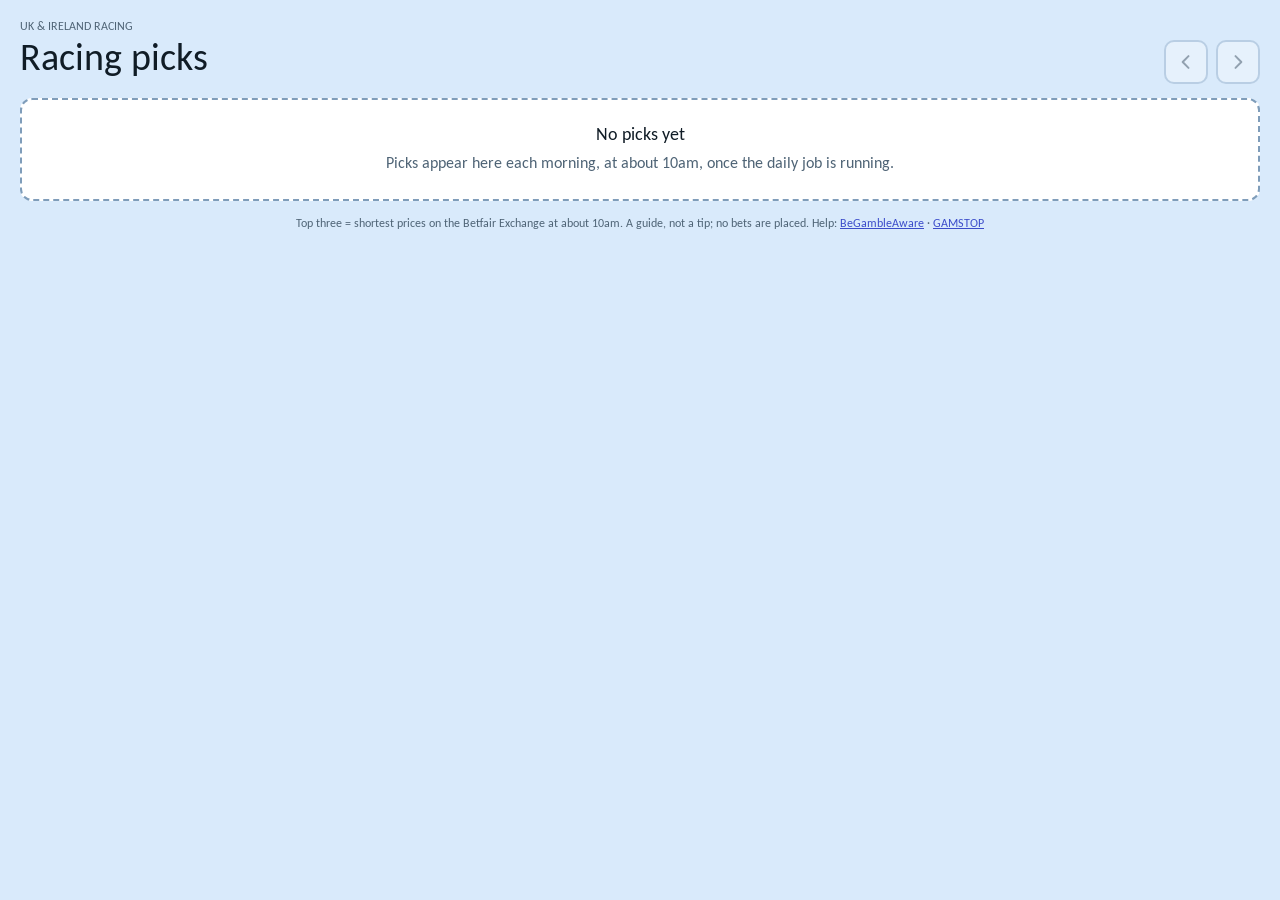
==== racing/index.html @ 49e12540 "Rebuild racing page in the planner's style with daily top-three picks The page now shows only each r" ====
<!doctype html>
<html lang="en">
<head>
<meta charset="utf-8">
<meta name="viewport" content="width=device-width,initial-scale=1,viewport-fit=cover">
<title>Racing Picks</title>
<meta name="description" content="Each day's UK and Irish races: time, course and the top three in the morning market.">
<meta name="theme-color" content="#D9EAFB">
<link rel="icon" href="../icon.svg" type="image/svg+xml">
<link rel="preconnect" href="https://fonts.googleapis.com">
<link rel="preconnect" href="https://fonts.gstatic.com" crossorigin>
<link rel="stylesheet" href="https://fonts.googleapis.com/css2?family=Carlito&display=swap">
</head>
<body>
<style>
/* Same look as the Study Week Planner: light-blue board, Calibri regular, 2px outlined boxes.
   Course chips sit in a tray on top and filter the day's races, which are cards of time, course and top three. */
:root{
  --bg:#D9EAFB; --surface:#FFFFFF; --ink:#101C26; --muted:#4F6476; --line:#BCD2E8; --edge:#7F9DBA;
  --focus:#3B4CCA;
  --c1:#3B4CCA; --c2:#B84A17; --c3:#177A4F; --c4:#8A3FA8; --c5:#0E7490; --c6:#A16207; --c7:#BE185D; --c8:#4D5B68;
  --font:'Calibri','Carlito','Segoe UI',system-ui,sans-serif;
}
@media (prefers-color-scheme: dark){
  :root:not([data-theme="light"]){
    --bg:#0F2133; --surface:#16293C; --ink:#E8EEF3; --muted:#9DB1C3; --line:#2B4258; --edge:#5C7A96;
    --focus:#9AA6FF;
    --c1:#9AA6FF; --c2:#FF9A68; --c3:#53C894; --c4:#D29BF0; --c5:#5CC8E0; --c6:#F2C04E; --c7:#F48FB8; --c8:#A4B2BE;
    color-scheme:dark;
  }
}
:root[data-theme="dark"]{
  --bg:#0F2133; --surface:#16293C; --ink:#E8EEF3; --muted:#9DB1C3; --line:#2B4258; --edge:#5C7A96;
  --focus:#9AA6FF;
  --c1:#9AA6FF; --c2:#FF9A68; --c3:#53C894; --c4:#D29BF0; --c5:#5CC8E0; --c6:#F2C04E; --c7:#F48FB8; --c8:#A4B2BE;
  color-scheme:dark;
}
*{box-sizing:border-box}
*,*::before,*::after{font-weight:400!important;letter-spacing:normal!important}
html{-webkit-text-size-adjust:100%}
body{
  margin:0;background:var(--bg);color:var(--ink);font:400 16px/1.45 var(--font);
  padding-left:max(16px,env(safe-area-inset-left,0px));
  padding-right:max(16px,env(safe-area-inset-right,0px));
  padding-block:20px 40px;
}
.app{max-width:1240px;margin:0 auto;display:grid;gap:14px}
button{font:inherit;color:inherit;cursor:pointer}
:focus-visible{outline:3px solid var(--focus);outline-offset:2px}
a{color:var(--focus)}

.top{display:flex;flex-wrap:wrap;align-items:end;justify-content:space-between;gap:12px}
.eyebrow{font:12px/1 var(--font);text-transform:uppercase;color:var(--muted)}
h1{margin:6px 0 0;font:clamp(26px,6vw,38px)/1.05 var(--font);text-wrap:balance}
.stat{margin:6px 0 0;font:13px/1.3 var(--font);color:var(--muted);font-variant-numeric:tabular-nums}
.navs{display:flex;gap:8px;align-items:center}
.nav{width:44px;height:44px;border-radius:10px;border:2px solid var(--edge);background:var(--surface);display:grid;place-items:center;padding:0}
.nav svg{width:20px;height:20px;fill:none;stroke:currentColor;stroke-width:2.4;stroke-linecap:round;stroke-linejoin:round}
.nav:disabled{opacity:.35;cursor:default}
.pill{min-height:44px;padding:0 14px;border:2px solid var(--edge);background:var(--surface);border-radius:999px;font:12px/1 var(--font);text-transform:uppercase}

.tray{background:var(--surface);border:2px solid var(--edge);border-radius:12px;padding:10px 12px;display:grid;gap:8px}
.hint{font:12px/1.35 var(--font);color:var(--muted)}
.chips{display:flex;flex-wrap:wrap;gap:8px}
.chip{
  --k:var(--c8);
  display:inline-flex;align-items:center;gap:8px;min-height:42px;padding:6px 12px 6px 10px;
  border-radius:9px;border:2px solid var(--k);
  background:color-mix(in srgb,var(--k) 10%,var(--surface));font:14px/1.1 var(--font);
}
.chip em{font:11px/1 var(--font);font-style:normal;color:var(--muted);font-variant-numeric:tabular-nums}
.chip[aria-pressed="true"]{box-shadow:0 0 0 2px var(--k);background:color-mix(in srgb,var(--k) 24%,var(--surface))}
.chip.all{--k:var(--ink)}

.races{display:grid;grid-template-columns:repeat(auto-fill,minmax(min(100%,230px),1fr));gap:10px}
.race{
  --k:var(--c8);
  border-radius:9px;border:2px solid var(--k);
  background:color-mix(in srgb,var(--k) 11%,var(--surface));
  padding:8px 12px 10px;display:grid;gap:6px;min-width:0;
}
.race.gone{opacity:.55}
.rh{display:flex;align-items:baseline;gap:8px;min-width:0}
.rh b{font:22px/1 var(--font);font-variant-numeric:tabular-nums}
.rh span{font:12px/1.15 var(--font);text-transform:uppercase;color:var(--k);overflow-wrap:anywhere}
.race ol{margin:0;padding:0;list-style:none;display:grid;gap:3px}
.race li{display:grid;grid-template-columns:20px minmax(0,1fr);gap:6px;align-items:baseline;font:15px/1.3 var(--font);overflow-wrap:anywhere}
.race li i{font:12px/1 var(--font);font-style:normal;color:var(--muted);font-variant-numeric:tabular-nums}
.race li:first-child{font-size:17px}

.empty{border:2px dashed var(--edge);border-radius:12px;padding:24px 18px;text-align:center;color:var(--muted);background:var(--surface)}
.empty b{display:block;color:var(--ink);font:18px/1.2 var(--font);margin-bottom:6px}
.foot{margin:0;text-align:center;font:12px/1.4 var(--font);color:var(--muted)}
[hidden]{display:none!important}
</style>

<main class="app">
  <header class="top">
    <div>
      <div class="eyebrow" id="eyebrow">UK &amp; Ireland racing</div>
      <h1 id="title">&nbsp;</h1>
      <p class="stat" id="stat"></p>
    </div>
    <div class="navs">
      <button class="pill" id="today" type="button" hidden>Today</button>
      <button class="nav" id="prev" type="button" aria-label="Previous day"><svg viewBox="0 0 24 24" aria-hidden="true"><path d="M15 5l-7 7 7 7"/></svg></button>
      <button class="nav" id="next" type="button" aria-label="Next day"><svg viewBox="0 0 24 24" aria-hidden="true"><path d="M9 5l7 7-7 7"/></svg></button>
    </div>
  </header>

  <section class="tray" id="tray" aria-label="Courses" hidden>
    <span class="hint">Tap a course to show only its races</span>
    <div class="chips" id="chips"></div>
  </section>

  <section class="races" id="races" aria-label="Races"></section>

  <p class="foot">Top three = shortest prices on the Betfair Exchange at about 10am. A guide, not a tip; no bets are placed.
    Help: <a href="https://www.begambleaware.org" target="_blank" rel="noopener">BeGambleAware</a> ·
    <a href="https://www.gamstop.co.uk" target="_blank" rel="noopener">GAMSTOP</a></p>
</main>

<script>
(function(){
'use strict';
var $=function(s){return document.querySelector(s);};
var esc=function(s){return String(s==null?'':s).replace(/[&<>"']/g,function(c){return {'&':'&amp;','<':'&lt;','>':'&gt;','"':'&quot;',"'":'&#39;'}[c];});};
var pad=function(n){return String(n).padStart(2,'0');};
var keyOf=function(d){return d.getFullYear()+'-'+pad(d.getMonth()+1)+'-'+pad(d.getDate());};
var fromKey=function(k){var p=String(k).split('-').map(Number);return new Date(p[0],p[1]-1,p[2]);};
var getJSON=function(u){return fetch(u,{cache:'no-store'}).then(function(r){if(!r.ok)throw new Error(r.status);return r.json();});};

var dates=[],cur=null,day=null,course=null;
var today=keyOf(new Date());


function nowLondon(){
  try{return new Intl.DateTimeFormat('en-GB',{timeZone:'Europe/London',hour:'2-digit',minute:'2-digit',hourCycle:'h23'}).format(new Date());}
  catch(e){var d=new Date();return pad(d.getHours())+':'+pad(d.getMinutes());}
}

function render(){
  var i=dates.indexOf(cur);
  $('#prev').disabled=i<=0;
  $('#next').disabled=i<0||i>=dates.length-1;
  $('#today').hidden=cur===today||dates.indexOf(today)<0;
  $('#title').textContent=cur?fromKey(cur).toLocaleDateString('en-GB',{weekday:'long',day:'numeric',month:'long'}):'Racing picks';
  $('#eyebrow').textContent=cur===today?'Today · UK & Ireland racing':'UK & Ireland racing';

  var box=$('#races');
  if(!day||!day.races||!day.races.length){
    $('#tray').hidden=true;$('#stat').textContent='';
    box.innerHTML='<div class="empty" style="grid-column:1/-1"><b>'+(dates.length?'No races on this day':'No picks yet')+'</b>'+
      (dates.length?'Use the arrows to see another day.':'Picks appear here each morning, at about 10am, once the daily job is running.')+'</div>';
    return;
  }
  var counts={};day.races.forEach(function(r){counts[r.course]=(counts[r.course]||0)+1;});
  var courses=Object.keys(counts).sort();
  /* Each of the day's meetings gets its own planner colour (rarely more than eight in a day). */
  var colourOf=function(c){return 'var(--c'+(courses.indexOf(c)%8+1)+')';};
  if(course&&!counts[course])course=null;
  var up=day.updated?new Date(day.updated):null;
  $('#stat').textContent=day.races.length+' races · '+courses.length+' meeting'+(courses.length===1?'':'s')+
    (up?' · updated '+up.toLocaleTimeString('en-GB',{hour:'2-digit',minute:'2-digit'}):'');

  $('#tray').hidden=courses.length<2;
  $('#chips').innerHTML='<button class="chip all" type="button" data-c="" aria-pressed="'+(!course)+'">All <em>'+day.races.length+'</em></button>'+
    courses.map(function(c){return '<button class="chip" type="button" data-c="'+esc(c)+'" style="--k:'+colourOf(c)+'" aria-pressed="'+(course===c)+'">'+esc(c)+' <em>'+counts[c]+'</em></button>';}).join('');

  // Today: races still to run come first, finished ones drop to the end.
  var now=cur===today?nowLondon():null;
  var shown=day.races.filter(function(r){return !course||r.course===course;});
  if(now)shown=shown.filter(function(r){return r.time>=now;}).concat(shown.filter(function(r){return r.time<now;}));
  box.innerHTML=shown.map(function(r){
    var gone=now&&r.time<now;
    return '<article class="race'+(gone?' gone':'')+'" style="--k:'+colourOf(r.course)+'">'+
      '<div class="rh"><b>'+esc(r.time)+'</b><span>'+esc(r.course)+'</span></div>'+
      '<ol>'+(r.picks||[]).slice(0,3).map(function(p,j){return '<li><i>'+(j+1)+'</i><span>'+esc(p)+'</span></li>';}).join('')+'</ol>'+
    '</article>';
  }).join('');
}

function show(k){
  cur=k;day=null;render();
  if(!k)return;
  getJSON('picks/'+k+'.json').then(function(d){if(cur===k){day=d;render();}}).catch(function(){if(cur===k)render();});
}

$('#prev').addEventListener('click',function(){var i=dates.indexOf(cur);if(i>0)show(dates[i-1]);});
$('#next').addEventListener('click',function(){var i=dates.indexOf(cur);if(i>=0&&i<dates.length-1)show(dates[i+1]);});
$('#today').addEventListener('click',function(){show(today);});
$('#chips').addEventListener('click',function(e){var b=e.target.closest('.chip');if(!b)return;course=b.dataset.c||null;render();});

getJSON('picks/index.json').then(function(ix){
  dates=(ix&&ix.dates)||[];
  show(dates.indexOf(today)>=0?today:dates[dates.length-1]||null);
}).catch(function(){show(null);});
})();
</script>
</body>
</html>
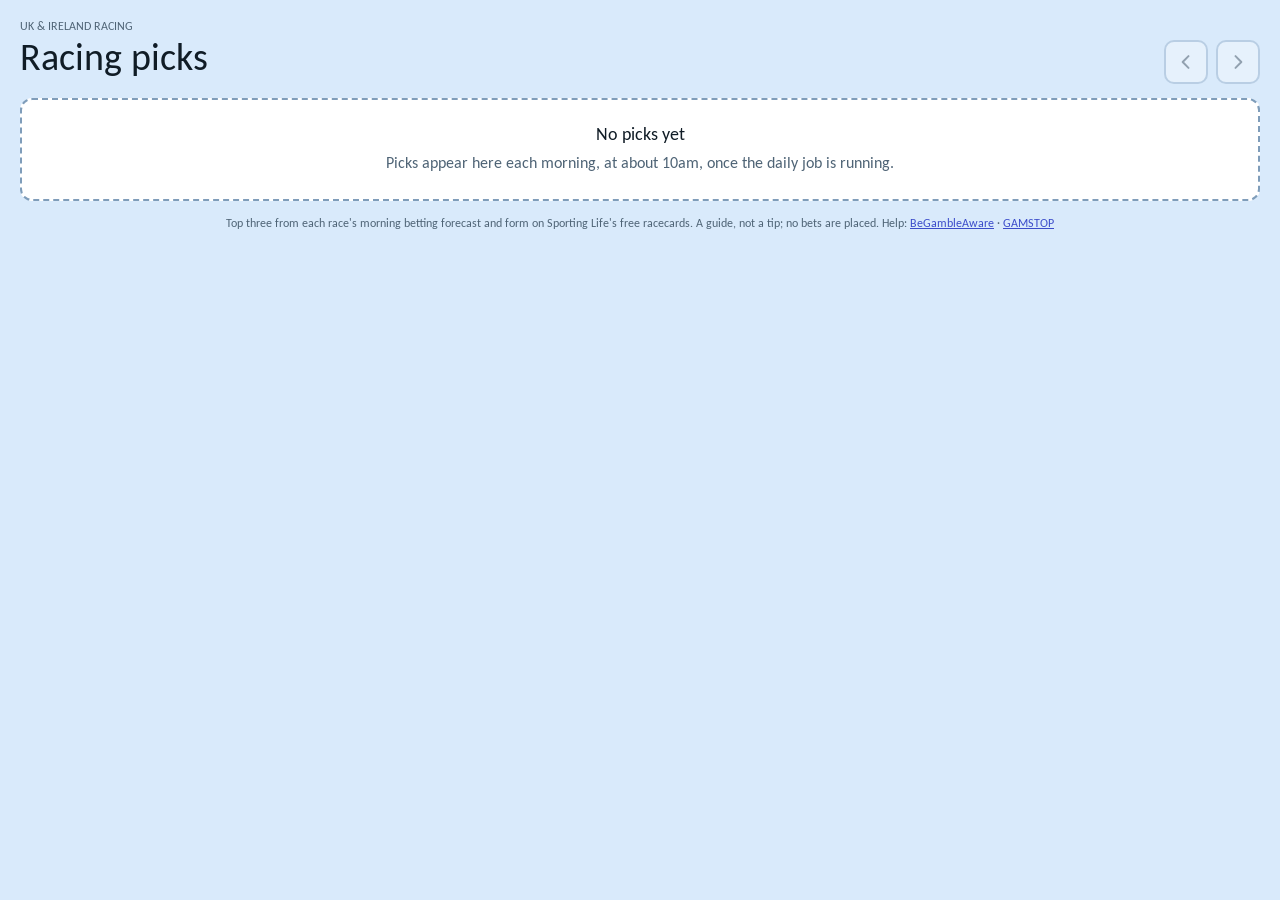
==== commit 1907c85e: "Switch racing data to Sporting Life's free racecards and results Betfair's files are refused from Gi" ====
--- a/racing/index.html
+++ b/racing/index.html
@@ -115,7 +115,7 @@
 
   <section class="races" id="races" aria-label="Races"></section>
 
-  <p class="foot">Top three = shortest prices on the Betfair Exchange at about 10am. A guide, not a tip; no bets are placed.
+  <p class="foot">Top three from each race's morning betting forecast and form on Sporting Life's free racecards. A guide, not a tip; no bets are placed.
     Help: <a href="https://www.begambleaware.org" target="_blank" rel="noopener">BeGambleAware</a> ·
     <a href="https://www.gamstop.co.uk" target="_blank" rel="noopener">GAMSTOP</a></p>
 </main>
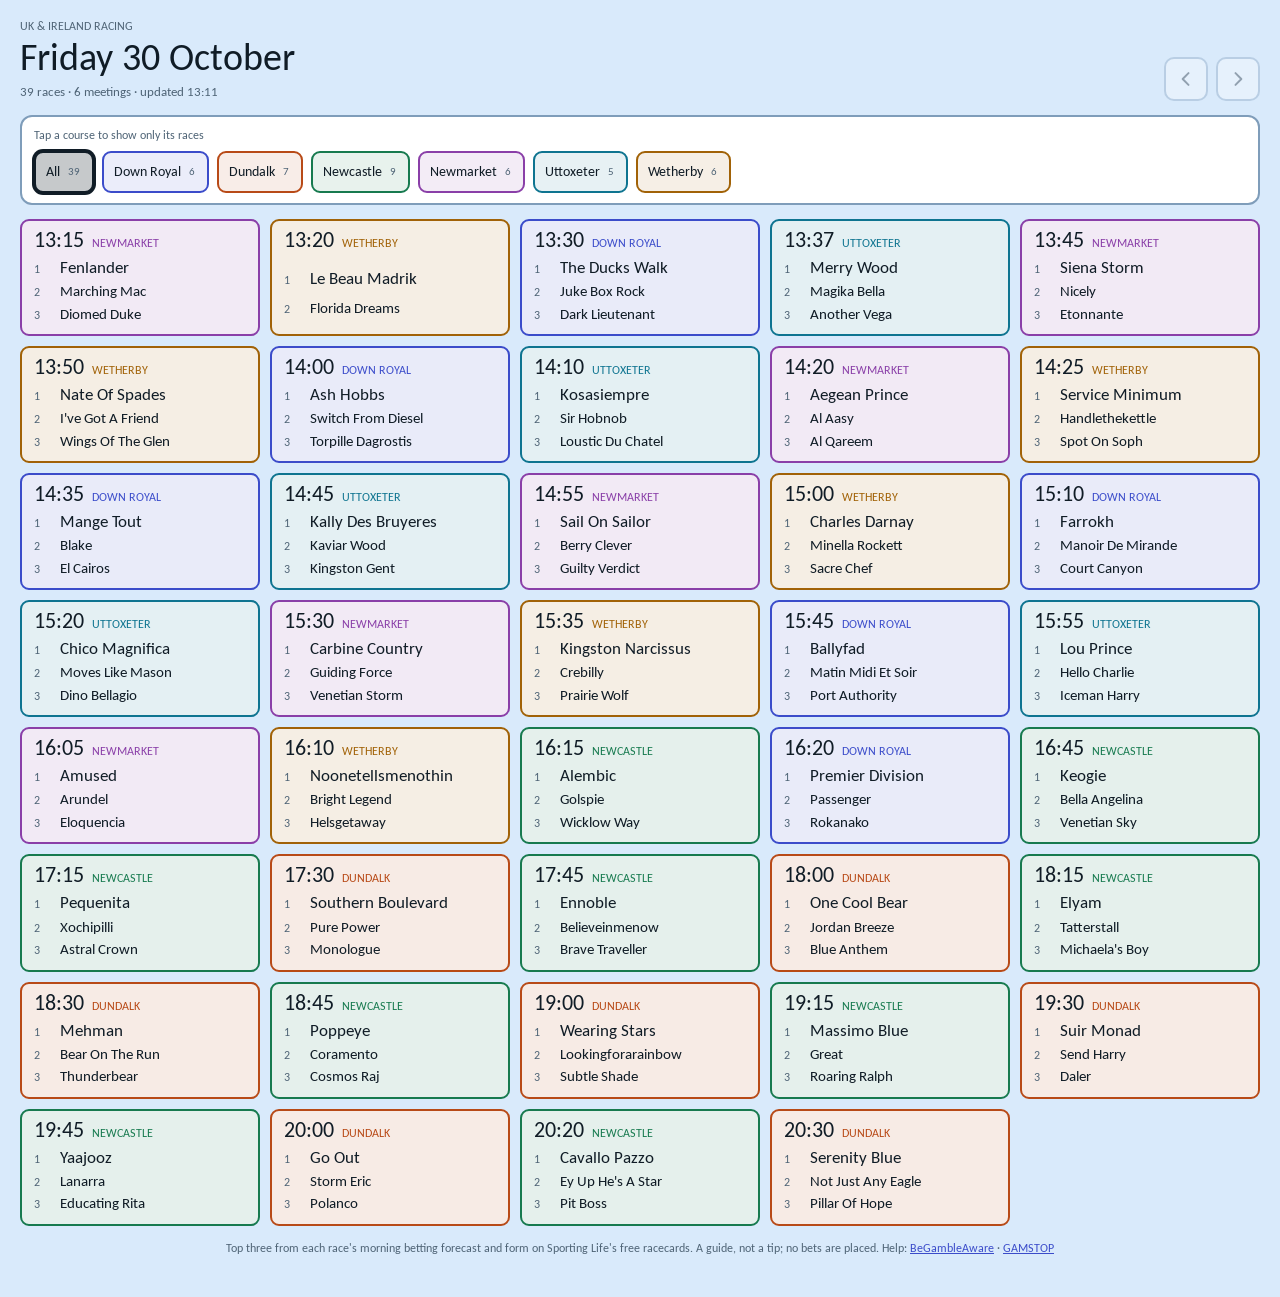
==== commit 9c7d5c3d: "Show each pick's finishing position and add tomorrow's racing picks - The picks job builds today's r" ====
--- a/racing/index.html
+++ b/racing/index.html
@@ -84,9 +84,13 @@
 .rh b{font:22px/1 var(--font);font-variant-numeric:tabular-nums}
 .rh span{font:12px/1.15 var(--font);text-transform:uppercase;color:var(--k);overflow-wrap:anywhere}
 .race ol{margin:0;padding:0;list-style:none;display:grid;gap:3px}
-.race li{display:grid;grid-template-columns:20px minmax(0,1fr);gap:6px;align-items:baseline;font:15px/1.3 var(--font);overflow-wrap:anywhere}
+.race li{display:grid;grid-template-columns:20px minmax(0,1fr) auto;gap:6px;align-items:baseline;font:15px/1.3 var(--font);overflow-wrap:anywhere}
 .race li i{font:12px/1 var(--font);font-style:normal;color:var(--muted);font-variant-numeric:tabular-nums}
 .race li:first-child{font-size:17px}
+/* Finishing position once the race is run: filled for a winner, outlined for 2nd/3rd */
+.fp{font:12px/1 var(--font);font-style:normal;padding:3px 7px;border-radius:999px;border:2px solid var(--line);color:var(--muted);font-variant-numeric:tabular-nums;white-space:nowrap;align-self:center}
+.fp.win{background:var(--c3);border-color:var(--c3);color:var(--surface)}
+.fp.place{border-color:var(--k);color:var(--ink)}
 
 .empty{border:2px dashed var(--edge);border-radius:12px;padding:24px 18px;text-align:center;color:var(--muted);background:var(--surface)}
 .empty b{display:block;color:var(--ink);font:18px/1.2 var(--font);margin-bottom:6px}
@@ -160,8 +164,10 @@
   var colourOf=function(c){return 'var(--c'+(courses.indexOf(c)%8+1)+')';};
   if(course&&!counts[course])course=null;
   var up=day.updated?new Date(day.updated):null;
+  var run=day.races.filter(function(r){return r.pos&&r.pos.length;});
+  var won=run.filter(function(r){return r.pos[0]===1;}).length;
   $('#stat').textContent=day.races.length+' races · '+courses.length+' meeting'+(courses.length===1?'':'s')+
-    (up?' · updated '+up.toLocaleTimeString('en-GB',{hour:'2-digit',minute:'2-digit'}):'');
+    (run.length?' · top pick won '+won+' of '+run.length:(up?' · updated '+up.toLocaleTimeString('en-GB',{hour:'2-digit',minute:'2-digit'}):''));
 
   $('#tray').hidden=courses.length<2;
   $('#chips').innerHTML='<button class="chip all" type="button" data-c="" aria-pressed="'+(!course)+'">All <em>'+day.races.length+'</em></button>'+
@@ -175,9 +181,17 @@
     var gone=now&&r.time<now;
     return '<article class="race'+(gone?' gone':'')+'" style="--k:'+colourOf(r.course)+'">'+
       '<div class="rh"><b>'+esc(r.time)+'</b><span>'+esc(r.course)+'</span></div>'+
-      '<ol>'+(r.picks||[]).slice(0,3).map(function(p,j){return '<li><i>'+(j+1)+'</i><span>'+esc(p)+'</span></li>';}).join('')+'</ol>'+
+      '<ol>'+(r.picks||[]).slice(0,3).map(function(p,j){return '<li><i>'+(j+1)+'</i><span>'+esc(p)+'</span>'+finishBadge(r.pos&&r.pos[j])+'</li>';}).join('')+'</ol>'+
     '</article>';
   }).join('');
+}
+
+/* Where a pick finished: '1st', '2nd'... or DNF (fell, pulled up) / NR (didn't run). Nothing until the race is run. */
+function finishBadge(p){
+  if(p==null)return '';
+  if(typeof p!=='number')return '<em class="fp" title="'+(p==='NR'?'Non-runner':'Did not finish')+'">'+esc(p)+'</em>';
+  var sfx=(p%100>=11&&p%100<=13)?'th':({1:'st',2:'nd',3:'rd'}[p%10]||'th');
+  return '<em class="fp'+(p===1?' win':p<=3?' place':'')+'">'+p+sfx+'</em>';
 }
 
 function show(k){
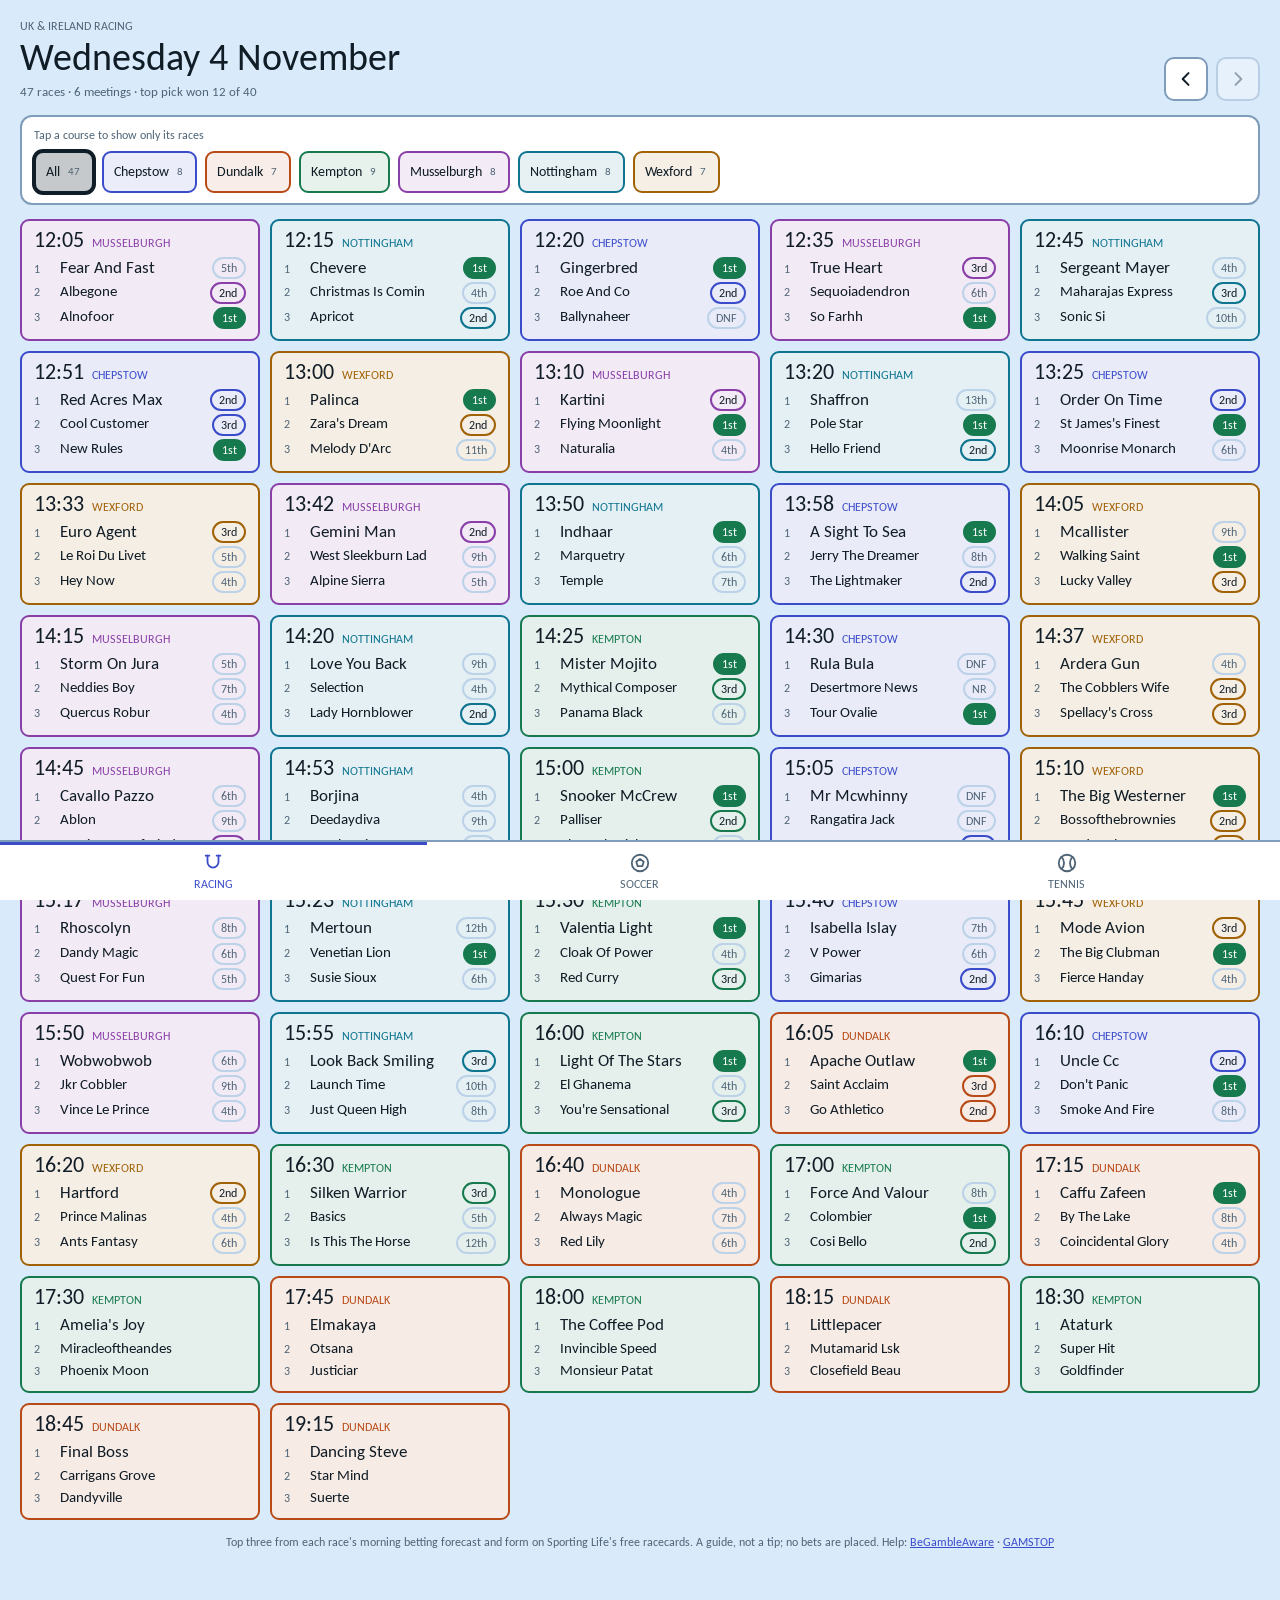
==== commit c59a1c6f: "Add soccer and tennis pages, with tabs for each sport along the bottom Soccer: each match's favourit" ====
--- a/racing/index.html
+++ b/racing/index.html
@@ -96,6 +96,14 @@
 .empty b{display:block;color:var(--ink);font:18px/1.2 var(--font);margin-bottom:6px}
 .foot{margin:0;text-align:center;font:12px/1.4 var(--font);color:var(--muted)}
 [hidden]{display:none!important}
+/* Sports tabs along the bottom: Racing, Soccer, Tennis */
+body{padding-bottom:calc(88px + env(safe-area-inset-bottom,0px))}
+.tabs{position:fixed;left:0;right:0;bottom:0;z-index:10;display:grid;grid-template-columns:repeat(3,1fr);
+  background:var(--surface);border-top:2px solid var(--edge);padding-bottom:env(safe-area-inset-bottom,0px)}
+.tabs a{display:grid;justify-items:center;align-content:center;gap:4px;min-height:58px;padding:7px 4px;color:var(--muted);
+  text-decoration:none;font:12px/1 var(--font);text-transform:uppercase}
+.tabs svg{width:22px;height:22px;fill:none;stroke:currentColor;stroke-width:2;stroke-linecap:round;stroke-linejoin:round}
+.tabs a[aria-current="page"]{color:var(--focus);box-shadow:inset 0 3px 0 var(--focus)}
 </style>
 
 <main class="app">
@@ -123,6 +131,12 @@
     Help: <a href="https://www.begambleaware.org" target="_blank" rel="noopener">BeGambleAware</a> ·
     <a href="https://www.gamstop.co.uk" target="_blank" rel="noopener">GAMSTOP</a></p>
 </main>
+
+<nav class="tabs" aria-label="Sports">
+  <a href="../racing/" aria-current="page"><svg viewBox="0 0 24 24" aria-hidden="true"><path d="M6 4v7a6 6 0 0 0 12 0V4"/><path d="M4 4h4M16 4h4"/></svg>Racing</a>
+  <a href="../soccer/"><svg viewBox="0 0 24 24" aria-hidden="true"><circle cx="12" cy="12" r="9"/><path d="M12 7.6l4.1 3-1.6 4.8h-5l-1.6-4.8z"/></svg>Soccer</a>
+  <a href="../tennis/"><svg viewBox="0 0 24 24" aria-hidden="true"><circle cx="12" cy="12" r="9"/><path d="M6 5.3a9.5 9.5 0 0 1 0 13.4M18 5.3a9.5 9.5 0 0 0 0 13.4"/></svg>Tennis</a>
+</nav>
 
 <script>
 (function(){
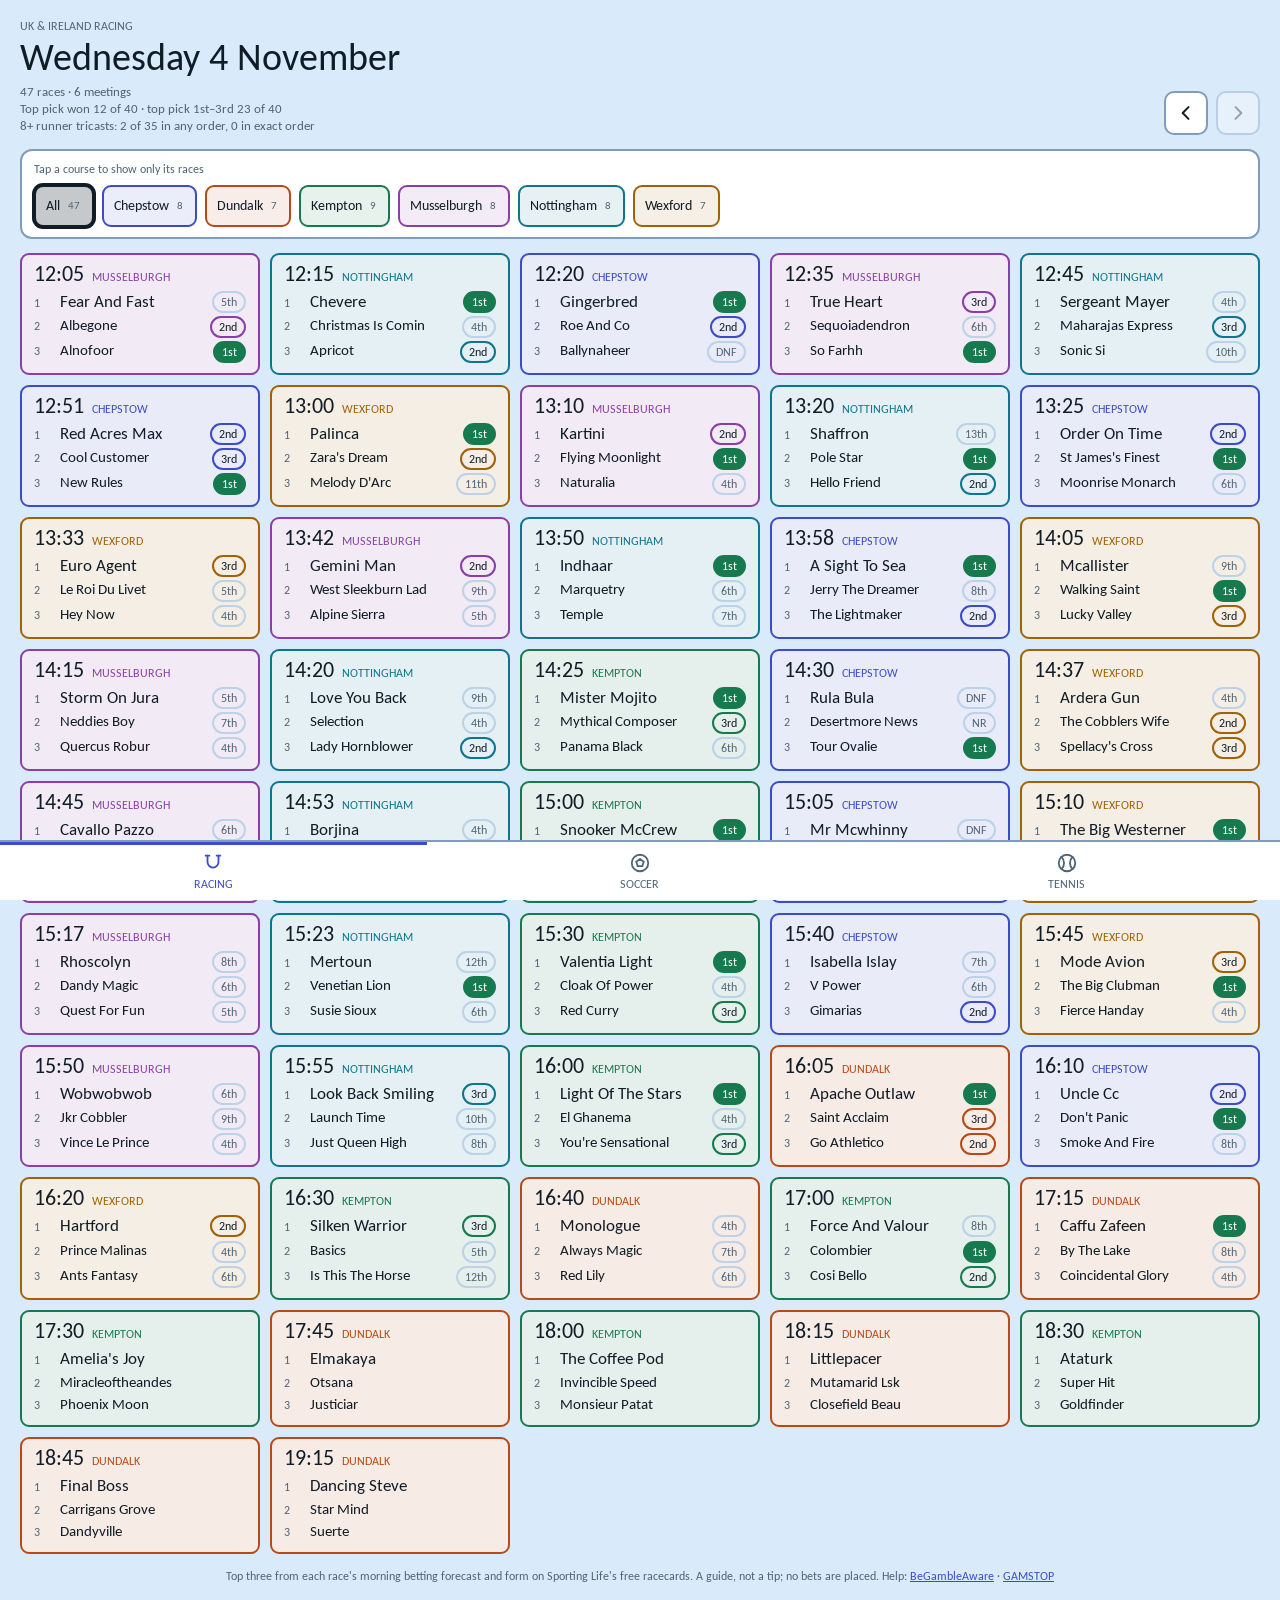
==== commit 08b6a70d: "Racing page: show top pick 1st-3rd and 8+ runner tricasts alongside wins Co-Authored-By: Claude Opus" ====
--- a/racing/index.html
+++ b/racing/index.html
@@ -179,9 +179,18 @@
   if(course&&!counts[course])course=null;
   var up=day.updated?new Date(day.updated):null;
   var run=day.races.filter(function(r){return r.pos&&r.pos.length;});
-  var won=run.filter(function(r){return r.pos[0]===1;}).length;
-  $('#stat').textContent=day.races.length+' races · '+courses.length+' meeting'+(courses.length===1?'':'s')+
-    (run.length?' · top pick won '+won+' of '+run.length:(up?' · updated '+up.toLocaleTimeString('en-GB',{hour:'2-digit',minute:'2-digit'}):''));
+  /* Top pick: races where it ran. Tricast: races of 8+ runners with all three picks running, landing when the
+     three picks fill the first three places (any order), or exactly as predicted. */
+  var ran=run.filter(function(r){return r.pos[0]!=='NR';});
+  var won=ran.filter(function(r){return r.pos[0]===1;}).length;
+  var placed=ran.filter(function(r){return typeof r.pos[0]==='number'&&r.pos[0]<=3;}).length;
+  var tri=run.filter(function(r){return (r.field||0)>=8&&r.pos.length>=3&&r.pos.slice(0,3).indexOf('NR')<0;});
+  var triAny=tri.filter(function(r){return r.pos.slice(0,3).every(function(x){return typeof x==='number'&&x<=3;});}).length;
+  var triExact=tri.filter(function(r){return r.pos[0]===1&&r.pos[1]===2&&r.pos[2]===3;}).length;
+  $('#stat').innerHTML=esc(day.races.length+' races · '+courses.length+' meeting'+(courses.length===1?'':'s')+
+    (!run.length&&up?' · updated '+up.toLocaleTimeString('en-GB',{hour:'2-digit',minute:'2-digit'}):''))+
+    (ran.length?'<br>Top pick won '+won+' of '+ran.length+' · top pick 1st–3rd '+placed+' of '+ran.length+
+      (tri.length?'<br>8+ runner tricasts: '+triAny+' of '+tri.length+' in any order, '+triExact+' in exact order':''):'');
 
   $('#tray').hidden=courses.length<2;
   $('#chips').innerHTML='<button class="chip all" type="button" data-c="" aria-pressed="'+(!course)+'">All <em>'+day.races.length+'</em></button>'+
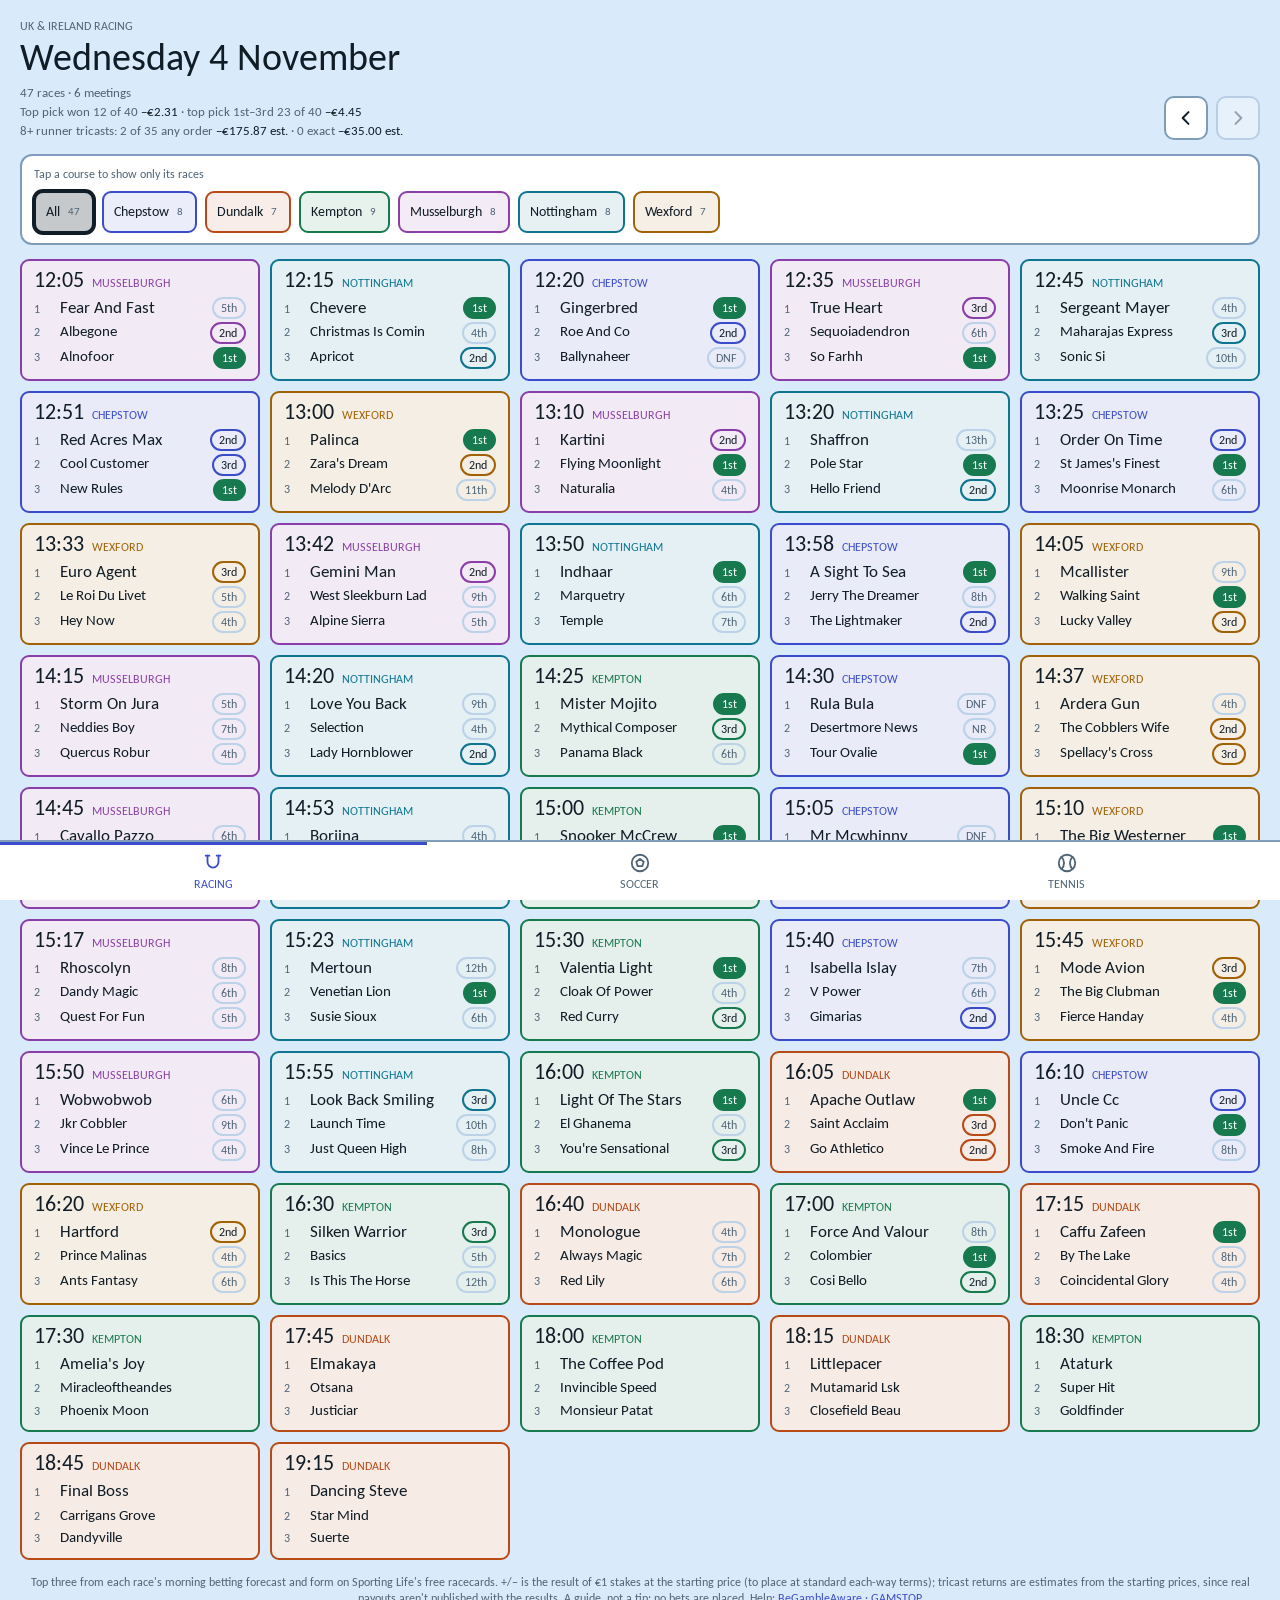
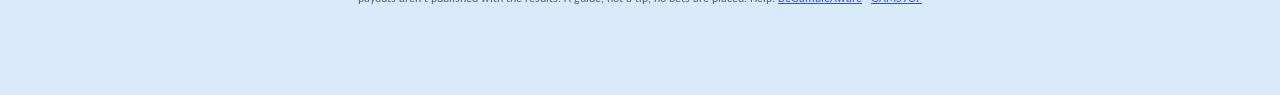
==== commit fe0cc1c1: "Racing page: +/- on €1 stakes beside each of the three counts Top pick to win and to place at SP (st" ====
--- a/racing/index.html
+++ b/racing/index.html
@@ -52,7 +52,8 @@
 .top{display:flex;flex-wrap:wrap;align-items:end;justify-content:space-between;gap:12px}
 .eyebrow{font:12px/1 var(--font);text-transform:uppercase;color:var(--muted)}
 h1{margin:6px 0 0;font:clamp(26px,6vw,38px)/1.05 var(--font);text-wrap:balance}
-.stat{margin:6px 0 0;font:13px/1.3 var(--font);color:var(--muted);font-variant-numeric:tabular-nums}
+.stat{margin:6px 0 0;font:13px/1.45 var(--font);color:var(--muted);font-variant-numeric:tabular-nums}
+.stat i{font-style:normal;color:var(--ink)}
 .navs{display:flex;gap:8px;align-items:center}
 .nav{width:44px;height:44px;border-radius:10px;border:2px solid var(--edge);background:var(--surface);display:grid;place-items:center;padding:0}
 .nav svg{width:20px;height:20px;fill:none;stroke:currentColor;stroke-width:2.4;stroke-linecap:round;stroke-linejoin:round}
@@ -127,7 +128,7 @@
 
   <section class="races" id="races" aria-label="Races"></section>
 
-  <p class="foot">Top three from each race's morning betting forecast and form on Sporting Life's free racecards. A guide, not a tip; no bets are placed.
+  <p class="foot">Top three from each race's morning betting forecast and form on Sporting Life's free racecards. +/− is the result of €1 stakes at the starting price (to place at standard each-way terms); tricast returns are estimates from the starting prices, since real payouts aren't published with the results. A guide, not a tip; no bets are placed.
     Help: <a href="https://www.begambleaware.org" target="_blank" rel="noopener">BeGambleAware</a> ·
     <a href="https://www.gamstop.co.uk" target="_blank" rel="noopener">GAMSTOP</a></p>
 </main>
@@ -184,13 +185,16 @@
   var ran=run.filter(function(r){return r.pos[0]!=='NR';});
   var won=ran.filter(function(r){return r.pos[0]===1;}).length;
   var placed=ran.filter(function(r){return typeof r.pos[0]==='number'&&r.pos[0]<=3;}).length;
-  var tri=run.filter(function(r){return (r.field||0)>=8&&r.pos.length>=3&&r.pos.slice(0,3).indexOf('NR')<0;});
-  var triAny=tri.filter(function(r){return r.pos.slice(0,3).every(function(x){return typeof x==='number'&&x<=3;});}).length;
-  var triExact=tri.filter(function(r){return r.pos[0]===1&&r.pos[1]===2&&r.pos[2]===3;}).length;
+  var tri=run.filter(function(r){return (r.field||0)>=8&&r.pos.length>=3&&r.pos.slice(0,3).indexOf('NR')<0&&
+    r.sp&&r.sp[0]&&r.sp[1]&&r.sp[2];});
+  var isAny=function(r){return r.pos.slice(0,3).every(function(x){return typeof x==='number'&&x<=3;});};
+  var isExact=function(r){return r.pos[0]===1&&r.pos[1]===2&&r.pos[2]===3;};
+  var pl=money(ran,tri,isAny,isExact);
   $('#stat').innerHTML=esc(day.races.length+' races · '+courses.length+' meeting'+(courses.length===1?'':'s')+
     (!run.length&&up?' · updated '+up.toLocaleTimeString('en-GB',{hour:'2-digit',minute:'2-digit'}):''))+
-    (ran.length?'<br>Top pick won '+won+' of '+ran.length+' · top pick 1st–3rd '+placed+' of '+ran.length+
-      (tri.length?'<br>8+ runner tricasts: '+triAny+' of '+tri.length+' in any order, '+triExact+' in exact order':''):'');
+    (ran.length?'<br>Top pick won '+won+' of '+ran.length+' <i>'+eur(pl.win)+'</i> · top pick 1st–3rd '+placed+' of '+ran.length+' <i>'+eur(pl.place)+'</i>'+
+      (tri.length?'<br>8+ runner tricasts: '+tri.filter(isAny).length+' of '+tri.length+' any order <i>'+eur(pl.any)+' est.</i> · '+
+        tri.filter(isExact).length+' exact <i>'+eur(pl.exact)+' est.</i>':''):'');
 
   $('#tray').hidden=courses.length<2;
   $('#chips').innerHTML='<button class="chip all" type="button" data-c="" aria-pressed="'+(!course)+'">All <em>'+day.races.length+'</em></button>'+
@@ -209,6 +213,31 @@
   }).join('');
 }
 
+/* Profit or loss on €1 stakes at the starting price: the top pick to win, the top pick to place (standard
+   each-way terms: 2 places at 1/4 with 5-7 runners, 3 at 1/5 with 8+, 3 at 1/4 in handicaps of 12-15, 4 at 1/4 in
+   handicaps of 16+, none under 5), and the three picks as tricasts in 8+ runner races (any order = 6 x €1, exact
+   order = €1). Tricast payouts aren't published with the results, so they're estimated from the three starting
+   prices: chances = 1 / (SP x 1.2), chained place by place (Harville), less a 20% bookmaker cut. */
+function eur(x){return (x>=0?'+':'−')+'€'+Math.abs(x).toFixed(2);}
+function placeTerms(n,hcap){if(n<5)return null;if(n<=7)return [2,.25];if(hcap&&n>=16)return [4,.25];if(hcap&&n>=12)return [3,.25];return [3,.2];}
+function harville(p,order){var out=1,left=1;order.forEach(function(i){out*=p[i]/left;left-=p[i];});return out;}
+function money(ran,tri,isAny,isExact){
+  var o={win:0,place:0,any:0,exact:0};
+  ran.forEach(function(r){
+    var sp=r.sp&&r.sp[0],p=r.pos[0];if(!sp)return;
+    o.win+=p===1?sp-1:-1;
+    var t=placeTerms(r.field||0,r.hcap);
+    if(t)o.place+=(typeof p==='number'&&p<=t[0])?(sp-1)*t[1]:-1;
+  });
+  tri.forEach(function(r){
+    var pr=r.sp.slice(0,3).map(function(s){return 1/s/1.2;});
+    o.any-=6;o.exact-=1;
+    if(isAny(r))o.any+=0.8/harville(pr,[1,2,3].map(function(k){return r.pos.indexOf(k);}));
+    if(isExact(r))o.exact+=0.8/harville(pr,[0,1,2]);
+  });
+  return o;
+}
+
 /* Where a pick finished: '1st', '2nd'... or DNF (fell, pulled up) / NR (didn't run). Nothing until the race is run. */
 function finishBadge(p){
   if(p==null)return '';
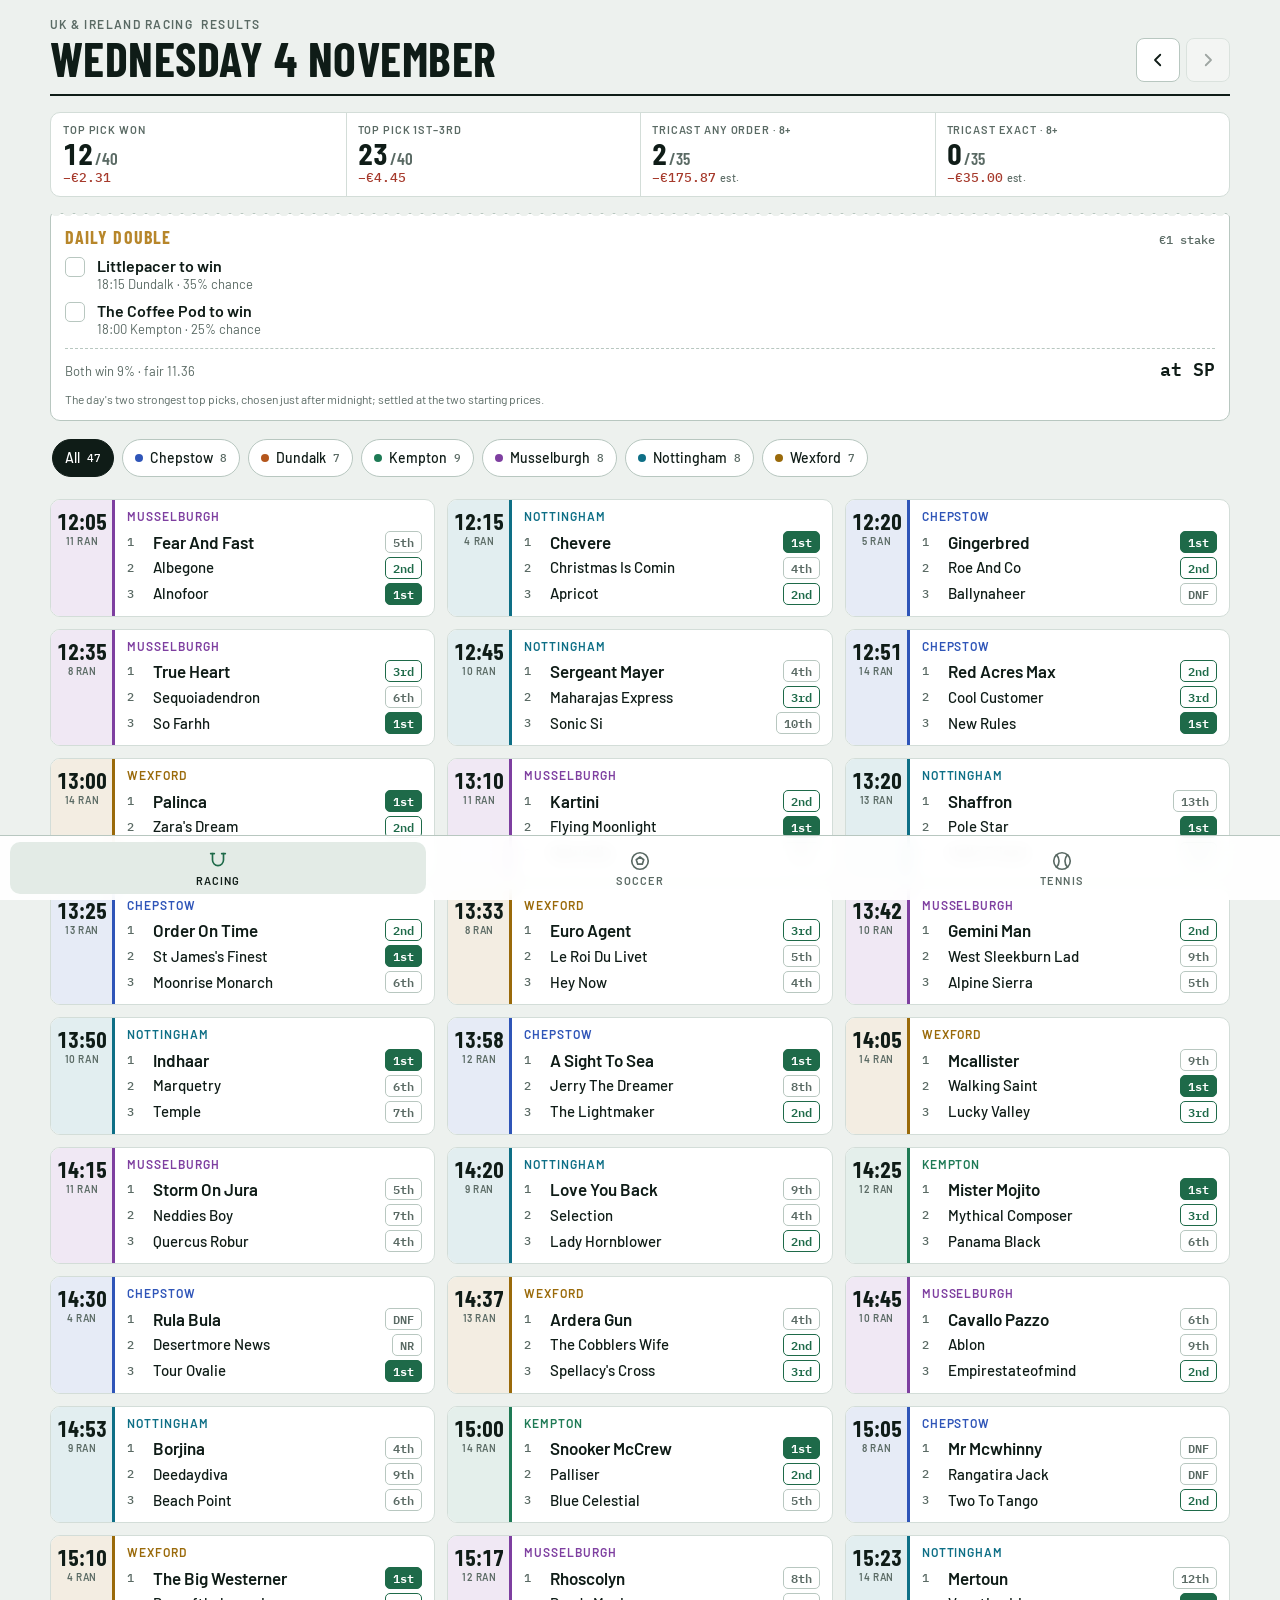
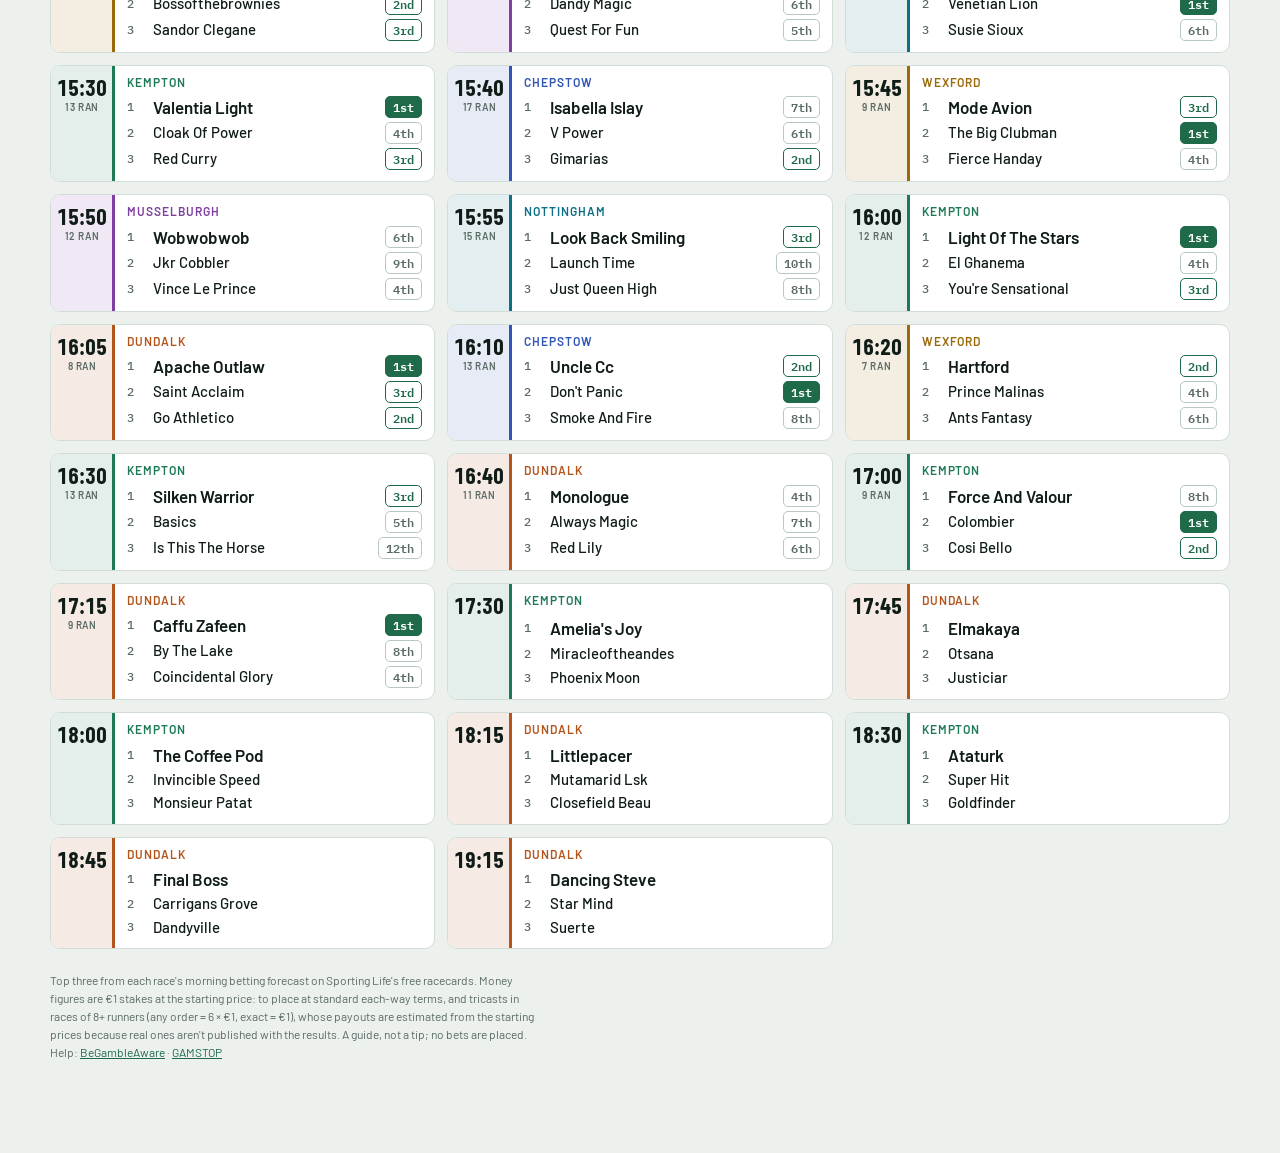
==== commit a16d8dc3: "Redesign the racing, soccer and tennis pages as a form guide One shared look (assets/sports.css, ass" ====
--- a/racing/index.html
+++ b/racing/index.html
@@ -4,132 +4,35 @@
 <meta charset="utf-8">
 <meta name="viewport" content="width=device-width,initial-scale=1,viewport-fit=cover">
 <title>Racing Picks</title>
-<meta name="description" content="Each day's UK and Irish races: time, course and the top three in the morning market.">
-<meta name="theme-color" content="#D9EAFB">
+<meta name="claude:viewport-fit-sides" content="cover">
+<meta name="description" content="Each day's UK and Irish races: time, course and the top three, with results and a daily double.">
 <link rel="icon" href="../icon.svg" type="image/svg+xml">
 <link rel="preconnect" href="https://fonts.googleapis.com">
 <link rel="preconnect" href="https://fonts.gstatic.com" crossorigin>
-<link rel="stylesheet" href="https://fonts.googleapis.com/css2?family=Carlito&display=swap">
+<link rel="stylesheet" href="https://fonts.googleapis.com/css2?family=Barlow+Condensed:wght@600;700&family=Barlow:wght@400;500;600&family=IBM+Plex+Mono:wght@500;600&display=swap">
+<link rel="stylesheet" href="../assets/sports.css">
 </head>
 <body>
-<style>
-/* Same look as the Study Week Planner: light-blue board, Calibri regular, 2px outlined boxes.
-   Course chips sit in a tray on top and filter the day's races, which are cards of time, course and top three. */
-:root{
-  --bg:#D9EAFB; --surface:#FFFFFF; --ink:#101C26; --muted:#4F6476; --line:#BCD2E8; --edge:#7F9DBA;
-  --focus:#3B4CCA;
-  --c1:#3B4CCA; --c2:#B84A17; --c3:#177A4F; --c4:#8A3FA8; --c5:#0E7490; --c6:#A16207; --c7:#BE185D; --c8:#4D5B68;
-  --font:'Calibri','Carlito','Segoe UI',system-ui,sans-serif;
-}
-@media (prefers-color-scheme: dark){
-  :root:not([data-theme="light"]){
-    --bg:#0F2133; --surface:#16293C; --ink:#E8EEF3; --muted:#9DB1C3; --line:#2B4258; --edge:#5C7A96;
-    --focus:#9AA6FF;
-    --c1:#9AA6FF; --c2:#FF9A68; --c3:#53C894; --c4:#D29BF0; --c5:#5CC8E0; --c6:#F2C04E; --c7:#F48FB8; --c8:#A4B2BE;
-    color-scheme:dark;
-  }
-}
-:root[data-theme="dark"]{
-  --bg:#0F2133; --surface:#16293C; --ink:#E8EEF3; --muted:#9DB1C3; --line:#2B4258; --edge:#5C7A96;
-  --focus:#9AA6FF;
-  --c1:#9AA6FF; --c2:#FF9A68; --c3:#53C894; --c4:#D29BF0; --c5:#5CC8E0; --c6:#F2C04E; --c7:#F48FB8; --c8:#A4B2BE;
-  color-scheme:dark;
-}
-*{box-sizing:border-box}
-*,*::before,*::after{font-weight:400!important;letter-spacing:normal!important}
-html{-webkit-text-size-adjust:100%}
-body{
-  margin:0;background:var(--bg);color:var(--ink);font:400 16px/1.45 var(--font);
-  padding-left:max(16px,env(safe-area-inset-left,0px));
-  padding-right:max(16px,env(safe-area-inset-right,0px));
-  padding-block:20px 40px;
-}
-.app{max-width:1240px;margin:0 auto;display:grid;gap:14px}
-button{font:inherit;color:inherit;cursor:pointer}
-:focus-visible{outline:3px solid var(--focus);outline-offset:2px}
-a{color:var(--focus)}
-
-.top{display:flex;flex-wrap:wrap;align-items:end;justify-content:space-between;gap:12px}
-.eyebrow{font:12px/1 var(--font);text-transform:uppercase;color:var(--muted)}
-h1{margin:6px 0 0;font:clamp(26px,6vw,38px)/1.05 var(--font);text-wrap:balance}
-.stat{margin:6px 0 0;font:13px/1.45 var(--font);color:var(--muted);font-variant-numeric:tabular-nums}
-.stat i{font-style:normal;color:var(--ink)}
-.navs{display:flex;gap:8px;align-items:center}
-.nav{width:44px;height:44px;border-radius:10px;border:2px solid var(--edge);background:var(--surface);display:grid;place-items:center;padding:0}
-.nav svg{width:20px;height:20px;fill:none;stroke:currentColor;stroke-width:2.4;stroke-linecap:round;stroke-linejoin:round}
-.nav:disabled{opacity:.35;cursor:default}
-.pill{min-height:44px;padding:0 14px;border:2px solid var(--edge);background:var(--surface);border-radius:999px;font:12px/1 var(--font);text-transform:uppercase}
-
-.tray{background:var(--surface);border:2px solid var(--edge);border-radius:12px;padding:10px 12px;display:grid;gap:8px}
-.hint{font:12px/1.35 var(--font);color:var(--muted)}
-.chips{display:flex;flex-wrap:wrap;gap:8px}
-.chip{
-  --k:var(--c8);
-  display:inline-flex;align-items:center;gap:8px;min-height:42px;padding:6px 12px 6px 10px;
-  border-radius:9px;border:2px solid var(--k);
-  background:color-mix(in srgb,var(--k) 10%,var(--surface));font:14px/1.1 var(--font);
-}
-.chip em{font:11px/1 var(--font);font-style:normal;color:var(--muted);font-variant-numeric:tabular-nums}
-.chip[aria-pressed="true"]{box-shadow:0 0 0 2px var(--k);background:color-mix(in srgb,var(--k) 24%,var(--surface))}
-.chip.all{--k:var(--ink)}
-
-.races{display:grid;grid-template-columns:repeat(auto-fill,minmax(min(100%,230px),1fr));gap:10px}
-.race{
-  --k:var(--c8);
-  border-radius:9px;border:2px solid var(--k);
-  background:color-mix(in srgb,var(--k) 11%,var(--surface));
-  padding:8px 12px 10px;display:grid;gap:6px;min-width:0;
-}
-.race.gone{opacity:.55}
-.rh{display:flex;align-items:baseline;gap:8px;min-width:0}
-.rh b{font:22px/1 var(--font);font-variant-numeric:tabular-nums}
-.rh span{font:12px/1.15 var(--font);text-transform:uppercase;color:var(--k);overflow-wrap:anywhere}
-.race ol{margin:0;padding:0;list-style:none;display:grid;gap:3px}
-.race li{display:grid;grid-template-columns:20px minmax(0,1fr) auto;gap:6px;align-items:baseline;font:15px/1.3 var(--font);overflow-wrap:anywhere}
-.race li i{font:12px/1 var(--font);font-style:normal;color:var(--muted);font-variant-numeric:tabular-nums}
-.race li:first-child{font-size:17px}
-/* Finishing position once the race is run: filled for a winner, outlined for 2nd/3rd */
-.fp{font:12px/1 var(--font);font-style:normal;padding:3px 7px;border-radius:999px;border:2px solid var(--line);color:var(--muted);font-variant-numeric:tabular-nums;white-space:nowrap;align-self:center}
-.fp.win{background:var(--c3);border-color:var(--c3);color:var(--surface)}
-.fp.place{border-color:var(--k);color:var(--ink)}
-
-.empty{border:2px dashed var(--edge);border-radius:12px;padding:24px 18px;text-align:center;color:var(--muted);background:var(--surface)}
-.empty b{display:block;color:var(--ink);font:18px/1.2 var(--font);margin-bottom:6px}
-.foot{margin:0;text-align:center;font:12px/1.4 var(--font);color:var(--muted)}
-[hidden]{display:none!important}
-/* Sports tabs along the bottom: Racing, Soccer, Tennis */
-body{padding-bottom:calc(88px + env(safe-area-inset-bottom,0px))}
-.tabs{position:fixed;left:0;right:0;bottom:0;z-index:10;display:grid;grid-template-columns:repeat(3,1fr);
-  background:var(--surface);border-top:2px solid var(--edge);padding-bottom:env(safe-area-inset-bottom,0px)}
-.tabs a{display:grid;justify-items:center;align-content:center;gap:4px;min-height:58px;padding:7px 4px;color:var(--muted);
-  text-decoration:none;font:12px/1 var(--font);text-transform:uppercase}
-.tabs svg{width:22px;height:22px;fill:none;stroke:currentColor;stroke-width:2;stroke-linecap:round;stroke-linejoin:round}
-.tabs a[aria-current="page"]{color:var(--focus);box-shadow:inset 0 3px 0 var(--focus)}
-</style>
-
 <main class="app">
   <header class="top">
     <div>
-      <div class="eyebrow" id="eyebrow">UK &amp; Ireland racing</div>
+      <p class="eyebrow"><span>UK &amp; Ireland racing</span><span id="when"></span></p>
       <h1 id="title">&nbsp;</h1>
-      <p class="stat" id="stat"></p>
     </div>
-    <div class="navs">
-      <button class="pill" id="today" type="button" hidden>Today</button>
-      <button class="nav" id="prev" type="button" aria-label="Previous day"><svg viewBox="0 0 24 24" aria-hidden="true"><path d="M15 5l-7 7 7 7"/></svg></button>
-      <button class="nav" id="next" type="button" aria-label="Next day"><svg viewBox="0 0 24 24" aria-hidden="true"><path d="M9 5l7 7-7 7"/></svg></button>
+    <div class="daynav">
+      <button class="today" id="today" type="button" hidden>Today</button>
+      <button id="prev" type="button" aria-label="Previous day"><svg viewBox="0 0 24 24" aria-hidden="true"><path d="M15 5l-7 7 7 7"/></svg></button>
+      <button id="next" type="button" aria-label="Next day"><svg viewBox="0 0 24 24" aria-hidden="true"><path d="M9 5l7 7-7 7"/></svg></button>
     </div>
   </header>
-
-  <section class="tray" id="tray" aria-label="Courses" hidden>
-    <span class="hint">Tap a course to show only its races</span>
-    <div class="chips" id="chips"></div>
-  </section>
-
-  <section class="races" id="races" aria-label="Races"></section>
-
-  <p class="foot">Top three from each race's morning betting forecast and form on Sporting Life's free racecards. +/− is the result of €1 stakes at the starting price (to place at standard each-way terms); tricast returns are estimates from the starting prices, since real payouts aren't published with the results. A guide, not a tip; no bets are placed.
-    Help: <a href="https://www.begambleaware.org" target="_blank" rel="noopener">BeGambleAware</a> ·
+  <section class="ledger" id="ledger" aria-label="How the picks did" hidden></section>
+  <section class="slips" id="slips" aria-label="Daily double" hidden></section>
+  <nav class="filters" id="filters" aria-label="Courses" hidden></nav>
+  <section class="cards" id="cards" aria-label="Races"></section>
+  <p class="foot">Top three from each race's morning betting forecast on Sporting Life's free racecards. Money figures are €1 stakes at the
+    starting price: to place at standard each-way terms, and tricasts in races of 8+ runners (any order = 6 × €1, exact = €1), whose
+    payouts are estimated from the starting prices because real ones aren't published with the results. A guide, not a tip; no bets
+    are placed. Help: <a href="https://www.begambleaware.org" target="_blank" rel="noopener">BeGambleAware</a> ·
     <a href="https://www.gamstop.co.uk" target="_blank" rel="noopener">GAMSTOP</a></p>
 </main>
 
@@ -139,128 +42,85 @@
   <a href="../tennis/"><svg viewBox="0 0 24 24" aria-hidden="true"><circle cx="12" cy="12" r="9"/><path d="M6 5.3a9.5 9.5 0 0 1 0 13.4M18 5.3a9.5 9.5 0 0 0 0 13.4"/></svg>Tennis</a>
 </nav>
 
+<script src="../assets/sports.js"></script>
 <script>
 (function(){
 'use strict';
-var $=function(s){return document.querySelector(s);};
-var esc=function(s){return String(s==null?'':s).replace(/[&<>"']/g,function(c){return {'&':'&amp;','<':'&lt;','>':'&gt;','"':'&quot;',"'":'&#39;'}[c];});};
-var pad=function(n){return String(n).padStart(2,'0');};
-var keyOf=function(d){return d.getFullYear()+'-'+pad(d.getMonth()+1)+'-'+pad(d.getDate());};
-var fromKey=function(k){var p=String(k).split('-').map(Number);return new Date(p[0],p[1]-1,p[2]);};
-var getJSON=function(u){return fetch(u,{cache:'no-store'}).then(function(r){if(!r.ok)throw new Error(r.status);return r.json();});};
-
-var dates=[],cur=null,day=null,course=null;
-var today=keyOf(new Date());
-
-
-function nowLondon(){
-  try{return new Intl.DateTimeFormat('en-GB',{timeZone:'Europe/London',hour:'2-digit',minute:'2-digit',hourCycle:'h23'}).format(new Date());}
-  catch(e){var d=new Date();return pad(d.getHours())+':'+pad(d.getMinutes());}
+/* Standard each-way place terms: none under 5 runners; 2 places at 1/4 with 5-7; 3 at 1/5 with 8+;
+   3 at 1/4 in handicaps of 12-15; 4 at 1/4 in handicaps of 16+. */
+function placeTerms(n,hcap){if(n<5)return null;if(n<=7)return [2,.25];if(hcap&&n>=16)return [4,.25];if(hcap&&n>=12)return [3,.25];return [3,.2];}
+/* Tricast payout estimate: chances = 1 / (SP x 1.2), chained place by place (Harville), less a 20% bookmaker cut. */
+function harville(p,order){var out=1,left=1;order.forEach(function(i){out*=p[i]/left;left-=p[i];});return out;}
+var isAny=function(r){return r.pos.slice(0,3).every(function(x){return typeof x==='number'&&x<=3;});};
+var isExact=function(r){return r.pos[0]===1&&r.pos[1]===2&&r.pos[2]===3;};
+function ord(p){return p+((p%100>=11&&p%100<=13)?'th':({1:'st',2:'nd',3:'rd'}[p%10]||'th'));}
+function finish(p){
+  if(p==null)return '<span></span>';
+  if(typeof p!=='number')return '<em class="pos" title="'+(p==='NR'?'Non-runner':'Did not finish')+'">'+p+'</em>';
+  return '<em class="pos'+(p===1?' win':p<=3?' place':'')+'">'+ord(p)+'</em>';
 }
 
-function render(){
-  var i=dates.indexOf(cur);
-  $('#prev').disabled=i<=0;
-  $('#next').disabled=i<0||i>=dates.length-1;
-  $('#today').hidden=cur===today||dates.indexOf(today)<0;
-  $('#title').textContent=cur?fromKey(cur).toLocaleDateString('en-GB',{weekday:'long',day:'numeric',month:'long'}):'Racing picks';
-  $('#eyebrow').textContent=cur===today?'Today · UK & Ireland racing':'UK & Ireland racing';
-
-  var box=$('#races');
-  if(!day||!day.races||!day.races.length){
-    $('#tray').hidden=true;$('#stat').textContent='';
-    box.innerHTML='<div class="empty" style="grid-column:1/-1"><b>'+(dates.length?'No races on this day':'No picks yet')+'</b>'+
-      (dates.length?'Use the arrows to see another day.':'Picks appear here each morning, at about 10am, once the daily job is running.')+'</div>';
-    return;
+SportsPage({
+  name:'Racing picks',
+  emptyText:'Picks appear here just after midnight, once the day\'s racecards are out.',
+  items:function(d){return d.races;},
+  groupOf:function(r){return r.course;},
+  over:function(r,now){return !!(r.pos&&r.pos.length)||(!!now&&r.time<now);},
+  ledger:function(d,races,H){
+    var run=races.filter(function(r){return r.pos&&r.pos.length;});
+    var ran=run.filter(function(r){return r.pos[0]!=='NR';});
+    if(!ran.length){
+      var courses={};races.forEach(function(r){courses[r.course]=1;});
+      return '<div class="tile"><span class="k">Races</span><b class="v">'+races.length+'</b><span class="pl">&nbsp;</span></div>'+
+        '<div class="tile"><span class="k">Meetings</span><b class="v">'+Object.keys(courses).length+'</b><span class="pl">&nbsp;</span></div>'+
+        '<div class="tile"><span class="k">Results</span><b class="v">0<small>/'+races.length+'</small></b><span class="pl say">as races finish</span></div>';
+    }
+    var tri=run.filter(function(r){return (r.field||0)>=8&&r.pos.length>=3&&r.pos.slice(0,3).indexOf('NR')<0&&r.sp&&r.sp[0]&&r.sp[1]&&r.sp[2];});
+    var o={win:0,place:0,any:0,exact:0};
+    ran.forEach(function(r){
+      var sp=r.sp&&r.sp[0],p=r.pos[0];if(!sp)return;
+      o.win+=p===1?sp-1:-1;
+      var t=placeTerms(r.field||0,r.hcap);
+      if(t)o.place+=(typeof p==='number'&&p<=t[0])?(sp-1)*t[1]:-1;
+    });
+    tri.forEach(function(r){
+      var pr=r.sp.slice(0,3).map(function(s){return 1/s/1.2;});
+      o.any-=6;o.exact-=1;
+      if(isAny(r))o.any+=0.8/harville(pr,[1,2,3].map(function(k){return r.pos.indexOf(k);}));
+      if(isExact(r))o.exact+=0.8/harville(pr,[0,1,2]);
+    });
+    var won=ran.filter(function(r){return r.pos[0]===1;}).length;
+    var placed=ran.filter(function(r){return typeof r.pos[0]==='number'&&r.pos[0]<=3;}).length;
+    return H.tile('Top pick won',won,ran.length,o.win)+
+      H.tile('Top pick 1st–3rd',placed,ran.length,o.place)+
+      (tri.length?H.tile('Tricast any order · 8+',tri.filter(isAny).length,tri.length,o.any,true)+
+        H.tile('Tricast exact · 8+',tri.filter(isExact).length,tri.length,o.exact,true):'');
+  },
+  slips:function(d,races,H){
+    var dbl=d.double;
+    var legs=dbl&&dbl.legs?dbl.legs.map(function(k){return races.filter(function(r){return r.time===k[0]&&r.course===k[1];})[0];}).filter(Boolean):[];
+    if(legs.length<2)return '';
+    var state=function(r){var p=r.pos&&r.pos[0];return p==null||p==='NR'?null:p===1;};
+    var states=legs.map(state);
+    var lost=states.indexOf(false)>=0;
+    var done=legs.every(function(r){return r.pos&&r.pos.length;});
+    var pl=lost?-1:done?legs.reduce(function(a,r){return r.pos[0]==='NR'?a:a*(r.sp&&r.sp[0]||1);},1)-1:null;
+    return '<article class="slip"><header><h2>Daily double</h2><span class="stake">€1 stake</span></header><ol>'+
+      legs.map(function(r,j){
+        return H.leg(states[j],H.esc(r.picks[0])+' to win',H.esc(r.time+' '+r.course)+(r.p?' · '+H.pct(r.p)+' chance':''),r.sp&&r.sp[0]?'SP '+r.sp[0].toFixed(2):'');
+      }).join('')+'</ol>'+
+      '<footer><span>Both win '+H.pct(dbl.p)+' · fair '+H.fair(dbl.p)+'</span>'+
+      (pl==null?'<span class="ret">at SP</span>':'<span class="ret '+H.cls(pl)+'">'+H.eur(pl)+'</span>')+'</footer>'+
+      '<p class="note">The day\'s two strongest top picks, chosen just after midnight; settled at the two starting prices.</p></article>';
+  },
+  card:function(r,H,gone){
+    return '<article class="card'+(gone?' gone':'')+'" style="--k:'+H.colour(r.course)+'">'+
+      '<div class="when"><b>'+H.esc(r.time)+'</b><span>'+(r.field?r.field+' ran':'')+'</span></div>'+
+      '<div class="body"><p class="where">'+H.esc(r.course)+'</p><ol class="runners">'+
+      (r.picks||[]).slice(0,3).map(function(n,j){return '<li><i>'+(j+1)+'</i><span>'+H.esc(n)+'</span>'+finish(r.pos&&r.pos[j])+'</li>';}).join('')+
+      '</ol></div></article>';
   }
-  var counts={};day.races.forEach(function(r){counts[r.course]=(counts[r.course]||0)+1;});
-  var courses=Object.keys(counts).sort();
-  /* Each of the day's meetings gets its own planner colour (rarely more than eight in a day). */
-  var colourOf=function(c){return 'var(--c'+(courses.indexOf(c)%8+1)+')';};
-  if(course&&!counts[course])course=null;
-  var up=day.updated?new Date(day.updated):null;
-  var run=day.races.filter(function(r){return r.pos&&r.pos.length;});
-  /* Top pick: races where it ran. Tricast: races of 8+ runners with all three picks running, landing when the
-     three picks fill the first three places (any order), or exactly as predicted. */
-  var ran=run.filter(function(r){return r.pos[0]!=='NR';});
-  var won=ran.filter(function(r){return r.pos[0]===1;}).length;
-  var placed=ran.filter(function(r){return typeof r.pos[0]==='number'&&r.pos[0]<=3;}).length;
-  var tri=run.filter(function(r){return (r.field||0)>=8&&r.pos.length>=3&&r.pos.slice(0,3).indexOf('NR')<0&&
-    r.sp&&r.sp[0]&&r.sp[1]&&r.sp[2];});
-  var isAny=function(r){return r.pos.slice(0,3).every(function(x){return typeof x==='number'&&x<=3;});};
-  var isExact=function(r){return r.pos[0]===1&&r.pos[1]===2&&r.pos[2]===3;};
-  var pl=money(ran,tri,isAny,isExact);
-  $('#stat').innerHTML=esc(day.races.length+' races · '+courses.length+' meeting'+(courses.length===1?'':'s')+
-    (!run.length&&up?' · updated '+up.toLocaleTimeString('en-GB',{hour:'2-digit',minute:'2-digit'}):''))+
-    (ran.length?'<br>Top pick won '+won+' of '+ran.length+' <i>'+eur(pl.win)+'</i> · top pick 1st–3rd '+placed+' of '+ran.length+' <i>'+eur(pl.place)+'</i>'+
-      (tri.length?'<br>8+ runner tricasts: '+tri.filter(isAny).length+' of '+tri.length+' any order <i>'+eur(pl.any)+' est.</i> · '+
-        tri.filter(isExact).length+' exact <i>'+eur(pl.exact)+' est.</i>':''):'');
-
-  $('#tray').hidden=courses.length<2;
-  $('#chips').innerHTML='<button class="chip all" type="button" data-c="" aria-pressed="'+(!course)+'">All <em>'+day.races.length+'</em></button>'+
-    courses.map(function(c){return '<button class="chip" type="button" data-c="'+esc(c)+'" style="--k:'+colourOf(c)+'" aria-pressed="'+(course===c)+'">'+esc(c)+' <em>'+counts[c]+'</em></button>';}).join('');
-
-  // Today: races still to run come first, finished ones drop to the end.
-  var now=cur===today?nowLondon():null;
-  var shown=day.races.filter(function(r){return !course||r.course===course;});
-  if(now)shown=shown.filter(function(r){return r.time>=now;}).concat(shown.filter(function(r){return r.time<now;}));
-  box.innerHTML=shown.map(function(r){
-    var gone=now&&r.time<now;
-    return '<article class="race'+(gone?' gone':'')+'" style="--k:'+colourOf(r.course)+'">'+
-      '<div class="rh"><b>'+esc(r.time)+'</b><span>'+esc(r.course)+'</span></div>'+
-      '<ol>'+(r.picks||[]).slice(0,3).map(function(p,j){return '<li><i>'+(j+1)+'</i><span>'+esc(p)+'</span>'+finishBadge(r.pos&&r.pos[j])+'</li>';}).join('')+'</ol>'+
-    '</article>';
-  }).join('');
-}
-
-/* Profit or loss on €1 stakes at the starting price: the top pick to win, the top pick to place (standard
-   each-way terms: 2 places at 1/4 with 5-7 runners, 3 at 1/5 with 8+, 3 at 1/4 in handicaps of 12-15, 4 at 1/4 in
-   handicaps of 16+, none under 5), and the three picks as tricasts in 8+ runner races (any order = 6 x €1, exact
-   order = €1). Tricast payouts aren't published with the results, so they're estimated from the three starting
-   prices: chances = 1 / (SP x 1.2), chained place by place (Harville), less a 20% bookmaker cut. */
-function eur(x){return (x>=0?'+':'−')+'€'+Math.abs(x).toFixed(2);}
-function placeTerms(n,hcap){if(n<5)return null;if(n<=7)return [2,.25];if(hcap&&n>=16)return [4,.25];if(hcap&&n>=12)return [3,.25];return [3,.2];}
-function harville(p,order){var out=1,left=1;order.forEach(function(i){out*=p[i]/left;left-=p[i];});return out;}
-function money(ran,tri,isAny,isExact){
-  var o={win:0,place:0,any:0,exact:0};
-  ran.forEach(function(r){
-    var sp=r.sp&&r.sp[0],p=r.pos[0];if(!sp)return;
-    o.win+=p===1?sp-1:-1;
-    var t=placeTerms(r.field||0,r.hcap);
-    if(t)o.place+=(typeof p==='number'&&p<=t[0])?(sp-1)*t[1]:-1;
-  });
-  tri.forEach(function(r){
-    var pr=r.sp.slice(0,3).map(function(s){return 1/s/1.2;});
-    o.any-=6;o.exact-=1;
-    if(isAny(r))o.any+=0.8/harville(pr,[1,2,3].map(function(k){return r.pos.indexOf(k);}));
-    if(isExact(r))o.exact+=0.8/harville(pr,[0,1,2]);
-  });
-  return o;
-}
-
-/* Where a pick finished: '1st', '2nd'... or DNF (fell, pulled up) / NR (didn't run). Nothing until the race is run. */
-function finishBadge(p){
-  if(p==null)return '';
-  if(typeof p!=='number')return '<em class="fp" title="'+(p==='NR'?'Non-runner':'Did not finish')+'">'+esc(p)+'</em>';
-  var sfx=(p%100>=11&&p%100<=13)?'th':({1:'st',2:'nd',3:'rd'}[p%10]||'th');
-  return '<em class="fp'+(p===1?' win':p<=3?' place':'')+'">'+p+sfx+'</em>';
-}
-
-function show(k){
-  cur=k;day=null;render();
-  if(!k)return;
-  getJSON('picks/'+k+'.json').then(function(d){if(cur===k){day=d;render();}}).catch(function(){if(cur===k)render();});
-}
-
-$('#prev').addEventListener('click',function(){var i=dates.indexOf(cur);if(i>0)show(dates[i-1]);});
-$('#next').addEventListener('click',function(){var i=dates.indexOf(cur);if(i>=0&&i<dates.length-1)show(dates[i+1]);});
-$('#today').addEventListener('click',function(){show(today);});
-$('#chips').addEventListener('click',function(e){var b=e.target.closest('.chip');if(!b)return;course=b.dataset.c||null;render();});
-
-getJSON('picks/index.json').then(function(ix){
-  dates=(ix&&ix.dates)||[];
-  show(dates.indexOf(today)>=0?today:dates[dates.length-1]||null);
-}).catch(function(){show(null);});
+});
 })();
 </script>
 </body>
--- a/assets/sports.css
+++ b/assets/sports.css
@@ -0,0 +1,158 @@
+/* Form guide: a scoreboard header, a ledger strip of how the picks did, the day's doubles as betting slips,
+   then a dense racecard of time / where / picks. One accent (turf green) for wins; gold marks the slips. */
+:root{
+  --paper:#EDF1EE; --card:#FFFFFF; --ink:#0F1C17; --muted:#5A6A64; --rule:#D3DDD8; --rule2:#B8C7C0;
+  --turf:#1E6A49; --gain:#1E6A49; --loss:#A63A2C; --gold:#B7862A; --tint:#E3EBE6;
+  --s1:#2F55B8; --s2:#B4561C; --s3:#1E7A55; --s4:#7E3FA0; --s5:#0E6F86; --s6:#9A6A0A; --s7:#B42A63; --s8:#4D5A63;
+  --display:'Barlow Condensed','Arial Narrow','Roboto Condensed',sans-serif;
+  --body:'Barlow','Segoe UI',system-ui,sans-serif;
+  --mono:'IBM Plex Mono',ui-monospace,'SFMono-Regular',Menlo,monospace;
+  color-scheme:light;
+}
+@media (prefers-color-scheme: dark){
+  :root:not([data-theme="light"]){
+    --paper:#0C1411; --card:#131E1A; --ink:#E5EEEA; --muted:#93A69F; --rule:#22312B; --rule2:#344740;
+    --turf:#5CC496; --gain:#5CC496; --loss:#EE8A7C; --gold:#E2B65A; --tint:#18251F;
+    --s1:#8FA8FF; --s2:#F39A62; --s3:#5CC496; --s4:#CC9BEF; --s5:#5CC8DF; --s6:#E8C05A; --s7:#F38BB6; --s8:#A3B1B9;
+    color-scheme:dark;
+  }
+}
+:root[data-theme="dark"]{
+  --paper:#0C1411; --card:#131E1A; --ink:#E5EEEA; --muted:#93A69F; --rule:#22312B; --rule2:#344740;
+  --turf:#5CC496; --gain:#5CC496; --loss:#EE8A7C; --gold:#E2B65A; --tint:#18251F;
+  --s1:#8FA8FF; --s2:#F39A62; --s3:#5CC496; --s4:#CC9BEF; --s5:#5CC8DF; --s6:#E8C05A; --s7:#F38BB6; --s8:#A3B1B9;
+  color-scheme:dark;
+}
+
+*{box-sizing:border-box}
+html{-webkit-text-size-adjust:100%}
+body{
+  margin:0;background:var(--paper);color:var(--ink);font:400 15px/1.45 var(--body);
+  padding-left:max(16px,env(safe-area-inset-left,0px));
+  padding-right:max(16px,env(safe-area-inset-right,0px));
+  padding-block:18px calc(92px + env(safe-area-inset-bottom,0px));
+}
+button{font:inherit;color:inherit;cursor:pointer}
+a{color:var(--turf)}
+:focus-visible{outline:3px solid var(--turf);outline-offset:2px}
+[hidden]{display:none!important}
+.app{max-width:1180px;margin:0 auto;display:grid;gap:16px}
+.num,.odds{font-family:var(--mono);font-style:normal;font-variant-numeric:tabular-nums}
+
+/* Header: sport and date like a scoreboard */
+.top{display:flex;flex-wrap:wrap;align-items:flex-end;justify-content:space-between;gap:12px 16px;padding-bottom:12px;border-bottom:2px solid var(--ink)}
+.eyebrow{margin:0;font:600 12px/1 var(--body);letter-spacing:.12em;text-transform:uppercase;color:var(--muted);display:flex;gap:8px;align-items:center}
+.eyebrow .live{display:inline-flex;align-items:center;gap:6px;color:var(--turf)}
+.eyebrow .live::before{content:"";width:7px;height:7px;border-radius:50%;background:currentColor}
+h1{margin:6px 0 0;font:700 clamp(30px,7vw,48px)/.95 var(--display);text-transform:uppercase;letter-spacing:.01em;text-wrap:balance}
+.daynav{display:flex;gap:6px;align-items:center}
+.daynav button{min-width:44px;height:44px;border-radius:8px;border:1.5px solid var(--rule2);background:var(--card);display:grid;place-items:center;padding:0 12px}
+.daynav button:disabled{opacity:.35;cursor:default}
+.daynav svg{width:18px;height:18px;fill:none;stroke:currentColor;stroke-width:2.4;stroke-linecap:round;stroke-linejoin:round}
+.daynav .today{font:600 12px/1 var(--body);letter-spacing:.1em;text-transform:uppercase}
+
+/* Ledger: one tile per measure, the € beside the count */
+.ledger{display:grid;grid-template-columns:repeat(auto-fit,minmax(min(100%,150px),1fr));background:var(--card);border:1px solid var(--rule);border-radius:10px;overflow:hidden}
+.tile{padding:10px 12px 11px;display:grid;gap:2px;min-width:0;box-shadow:1px 0 0 var(--rule),0 1px 0 var(--rule)}
+.tile .k{font:600 11px/1.2 var(--body);letter-spacing:.08em;text-transform:uppercase;color:var(--muted)}
+.tile .v{font:700 30px/1 var(--display);font-variant-numeric:tabular-nums}
+.tile .v small{font:600 17px/1 var(--display);color:var(--muted);margin-left:2px}
+.tile .pl{font:500 13px/1.2 var(--mono)}
+.tile .pl.say{font:400 12px/1.3 var(--body);color:var(--muted)}
+.gain{color:var(--gain)} .loss{color:var(--loss)} .est{color:var(--muted);font:500 11px/1 var(--body);margin-left:4px;letter-spacing:.04em}
+
+/* Slips: the day's doubles, drawn like a betting slip with a torn top edge */
+.slips{display:grid;grid-template-columns:repeat(auto-fit,minmax(min(100%,330px),1fr));gap:12px}
+.slip{position:relative;background:var(--card);border:1px solid var(--rule2);border-radius:4px 4px 10px 10px;padding:14px 14px 12px;display:grid;gap:10px;min-width:0}
+.slip::before{content:"";position:absolute;inset:-1px -1px auto;height:6px;background:radial-gradient(circle at 6px -2px,var(--paper) 5px,transparent 5.5px) 0 0/12px 6px repeat-x}
+.slip header{display:flex;justify-content:space-between;align-items:baseline;gap:8px}
+.slip h2{margin:0;font:700 18px/1 var(--display);letter-spacing:.06em;text-transform:uppercase;color:var(--gold)}
+.slip .stake{font:500 12px/1 var(--mono);color:var(--muted)}
+.slip ol{margin:0;padding:0;list-style:none;display:grid;gap:8px}
+.leg{display:grid;grid-template-columns:22px minmax(0,1fr) auto;gap:10px;align-items:start}
+.leg .box{width:20px;height:20px;border-radius:5px;border:1.5px solid var(--rule2);display:grid;place-items:center;font:700 13px/1 var(--body);margin-top:1px}
+.leg.ok .box{background:var(--gain);border-color:var(--gain);color:var(--card)}
+.leg.no .box{border-color:var(--loss);color:var(--loss)}
+.leg b{display:block;font:600 16px/1.25 var(--body);overflow-wrap:anywhere}
+.leg span{display:block;font:400 13px/1.3 var(--body);color:var(--muted);overflow-wrap:anywhere}
+.leg .odds{font-size:14px;padding-top:2px}
+.slip footer{display:flex;flex-wrap:wrap;justify-content:space-between;align-items:baseline;gap:6px 12px;padding-top:10px;border-top:1px dashed var(--rule2);font-size:13px;color:var(--muted)}
+.slip footer .ret{font:600 18px/1 var(--mono);color:var(--ink)}
+.slip footer .ret.gain{color:var(--gain)} .slip footer .ret.loss{color:var(--loss)}
+.slip .note{margin:0;font-size:12px;color:var(--muted)}
+.stamp{font:700 12px/1 var(--display);letter-spacing:.12em;text-transform:uppercase;padding:4px 7px;border-radius:4px;border:1.5px solid currentColor}
+.slip.corner h2{color:var(--s4)}
+
+/* Filters: one row of chips that scrolls sideways on its own when there are many */
+.filters{display:flex;gap:8px;overflow-x:auto;padding:2px 2px 6px;scrollbar-width:thin}
+.chip{--k:var(--ink);flex:0 0 auto;display:inline-flex;align-items:center;gap:7px;min-height:38px;padding:0 12px;border-radius:999px;border:1.5px solid var(--rule2);background:var(--card);font:500 14px/1 var(--body);white-space:nowrap}
+.chip::before{content:"";width:8px;height:8px;border-radius:50%;background:var(--k)}
+.chip.all::before{display:none}
+.chip em{font:500 11px/1 var(--mono);font-style:normal;color:var(--muted)}
+.chip[aria-pressed="true"]{border-color:var(--k);background:color-mix(in srgb,var(--k) 14%,var(--card))}
+.chip.all[aria-pressed="true"]{background:var(--ink);color:var(--card);border-color:var(--ink)}
+.chip.all[aria-pressed="true"] em{color:var(--card)}
+
+/* Cards: time on the left like a racecard, the picks or markets to the right */
+.cards{display:grid;grid-template-columns:repeat(auto-fill,minmax(min(100%,340px),1fr));gap:12px}
+.card{--k:var(--s8);background:var(--card);border:1px solid var(--rule);border-radius:10px;display:grid;grid-template-columns:64px minmax(0,1fr);overflow:hidden;min-width:0}
+.card.gone{opacity:.62}
+.card .when{background:color-mix(in srgb,var(--k) 12%,var(--card));border-right:3px solid var(--k);padding:10px 6px;display:grid;align-content:start;justify-items:center;gap:4px}
+.card .when b{font:700 22px/1 var(--display);font-variant-numeric:tabular-nums}
+.card .when span{font:600 10px/1.1 var(--body);letter-spacing:.06em;text-transform:uppercase;color:var(--muted);text-align:center}
+.card .body{padding:9px 12px 11px;display:grid;gap:7px;min-width:0}
+.card .where{margin:0;font:600 12px/1.2 var(--body);letter-spacing:.08em;text-transform:uppercase;color:var(--k);overflow-wrap:anywhere}
+
+/* Racing: the three picks with where they finished */
+.runners{margin:0;padding:0;list-style:none;display:grid;gap:4px}
+.runners li{display:grid;grid-template-columns:18px minmax(0,1fr) auto;gap:8px;align-items:center;font:500 15px/1.3 var(--body)}
+.runners li:first-child{font:600 17px/1.3 var(--body)}
+.runners i{font:500 12px/1 var(--mono);font-style:normal;color:var(--muted)}
+.pos{font:600 12px/1 var(--mono);font-style:normal;padding:4px 7px;border-radius:5px;border:1.5px solid var(--rule2);color:var(--muted);white-space:nowrap}
+.pos.win{background:var(--gain);border-color:var(--gain);color:var(--card)}
+.pos.place{border-color:var(--gain);color:var(--gain)}
+
+/* Soccer: fixture line and a small table of markets */
+.fixture{display:grid;grid-template-columns:minmax(0,1fr) auto minmax(0,1fr);gap:8px;align-items:center;font:600 16px/1.2 var(--body)}
+.fixture span:last-child{text-align:right}
+.fixture .score{font:700 20px/1 var(--display);padding:4px 8px;border-radius:5px;background:var(--tint);font-variant-numeric:tabular-nums}
+.fixture .vs{font:600 12px/1 var(--body);color:var(--muted);text-transform:uppercase;letter-spacing:.08em}
+.mk{display:grid}
+.mk div{display:grid;grid-template-columns:64px minmax(0,1fr) auto;gap:8px;align-items:center;padding:6px 0;border-top:1px solid var(--rule);font-size:14px;line-height:1.3}
+.mk div > i{font:600 10px/1.15 var(--body);font-style:normal;letter-spacing:.07em;text-transform:uppercase;color:var(--muted)}
+.mk div > span{overflow-wrap:anywhere;min-width:0}
+.mk small{font:500 12px/1 var(--mono);color:var(--muted);white-space:nowrap;margin-left:4px}
+.mk div.double{background:color-mix(in srgb,var(--gold) 10%,transparent);margin:0 -12px;padding-inline:12px}
+.mk div.double > i{color:var(--gold)}
+.hit{width:20px;height:20px;border-radius:50%;display:grid;place-items:center;font:700 11px/1 var(--body)}
+.hit.ok{background:var(--gain);color:var(--card)}
+.hit.no{border:1.5px solid var(--loss);color:var(--loss)}
+.money{font:600 12px/1 var(--mono);white-space:nowrap}
+
+/* Tennis: two players with a win-chance bar */
+.players{display:grid;gap:5px}
+.player{display:grid;grid-template-columns:minmax(0,1fr) auto auto;gap:8px;align-items:center;font:500 15px/1.25 var(--body)}
+.player.pick{font-weight:600}
+.player .num{font-size:12px;color:var(--muted)}
+.bar{height:6px;border-radius:3px;background:var(--rule);overflow:hidden;display:flex}
+.bar i{display:block;background:var(--k)}
+.meta{font-size:12px;color:var(--muted)}
+.tag{font:600 10px/1 var(--body);letter-spacing:.06em;text-transform:uppercase;color:var(--muted);border:1px solid var(--rule2);border-radius:4px;padding:2px 4px}
+
+.empty{border:1.5px dashed var(--rule2);border-radius:10px;padding:28px 18px;text-align:center;color:var(--muted);background:var(--card);grid-column:1/-1}
+.empty b{display:block;color:var(--ink);font:700 22px/1.1 var(--display);text-transform:uppercase;margin-bottom:6px}
+.foot{margin:6px 0 0;font-size:12px;line-height:1.5;color:var(--muted);max-width:70ch}
+
+/* Bottom tabs, one per sport */
+.tabs{position:fixed;left:0;right:0;bottom:0;z-index:10;display:grid;grid-template-columns:repeat(3,1fr);gap:6px;
+  background:color-mix(in srgb,var(--card) 92%,transparent);backdrop-filter:blur(8px);-webkit-backdrop-filter:blur(8px);border-top:1px solid var(--rule2);
+  padding:6px max(10px,env(safe-area-inset-left,0px)) calc(6px + env(safe-area-inset-bottom,0px)) max(10px,env(safe-area-inset-right,0px))}
+.tabs a{display:grid;justify-items:center;align-content:center;gap:3px;min-height:52px;border-radius:10px;color:var(--muted);text-decoration:none;font:600 11px/1 var(--body);letter-spacing:.1em;text-transform:uppercase}
+.tabs svg{width:22px;height:22px;fill:none;stroke:currentColor;stroke-width:1.8;stroke-linecap:round;stroke-linejoin:round}
+.tabs a[aria-current="page"]{color:var(--ink);background:var(--tint)}
+.tabs a[aria-current="page"] svg{color:var(--turf)}
+
+@media (prefers-reduced-motion: no-preference){
+  .card,.slip,.tile{animation:rise .35s ease both}
+  @keyframes rise{from{transform:translateY(4px)}to{transform:none}}
+}
